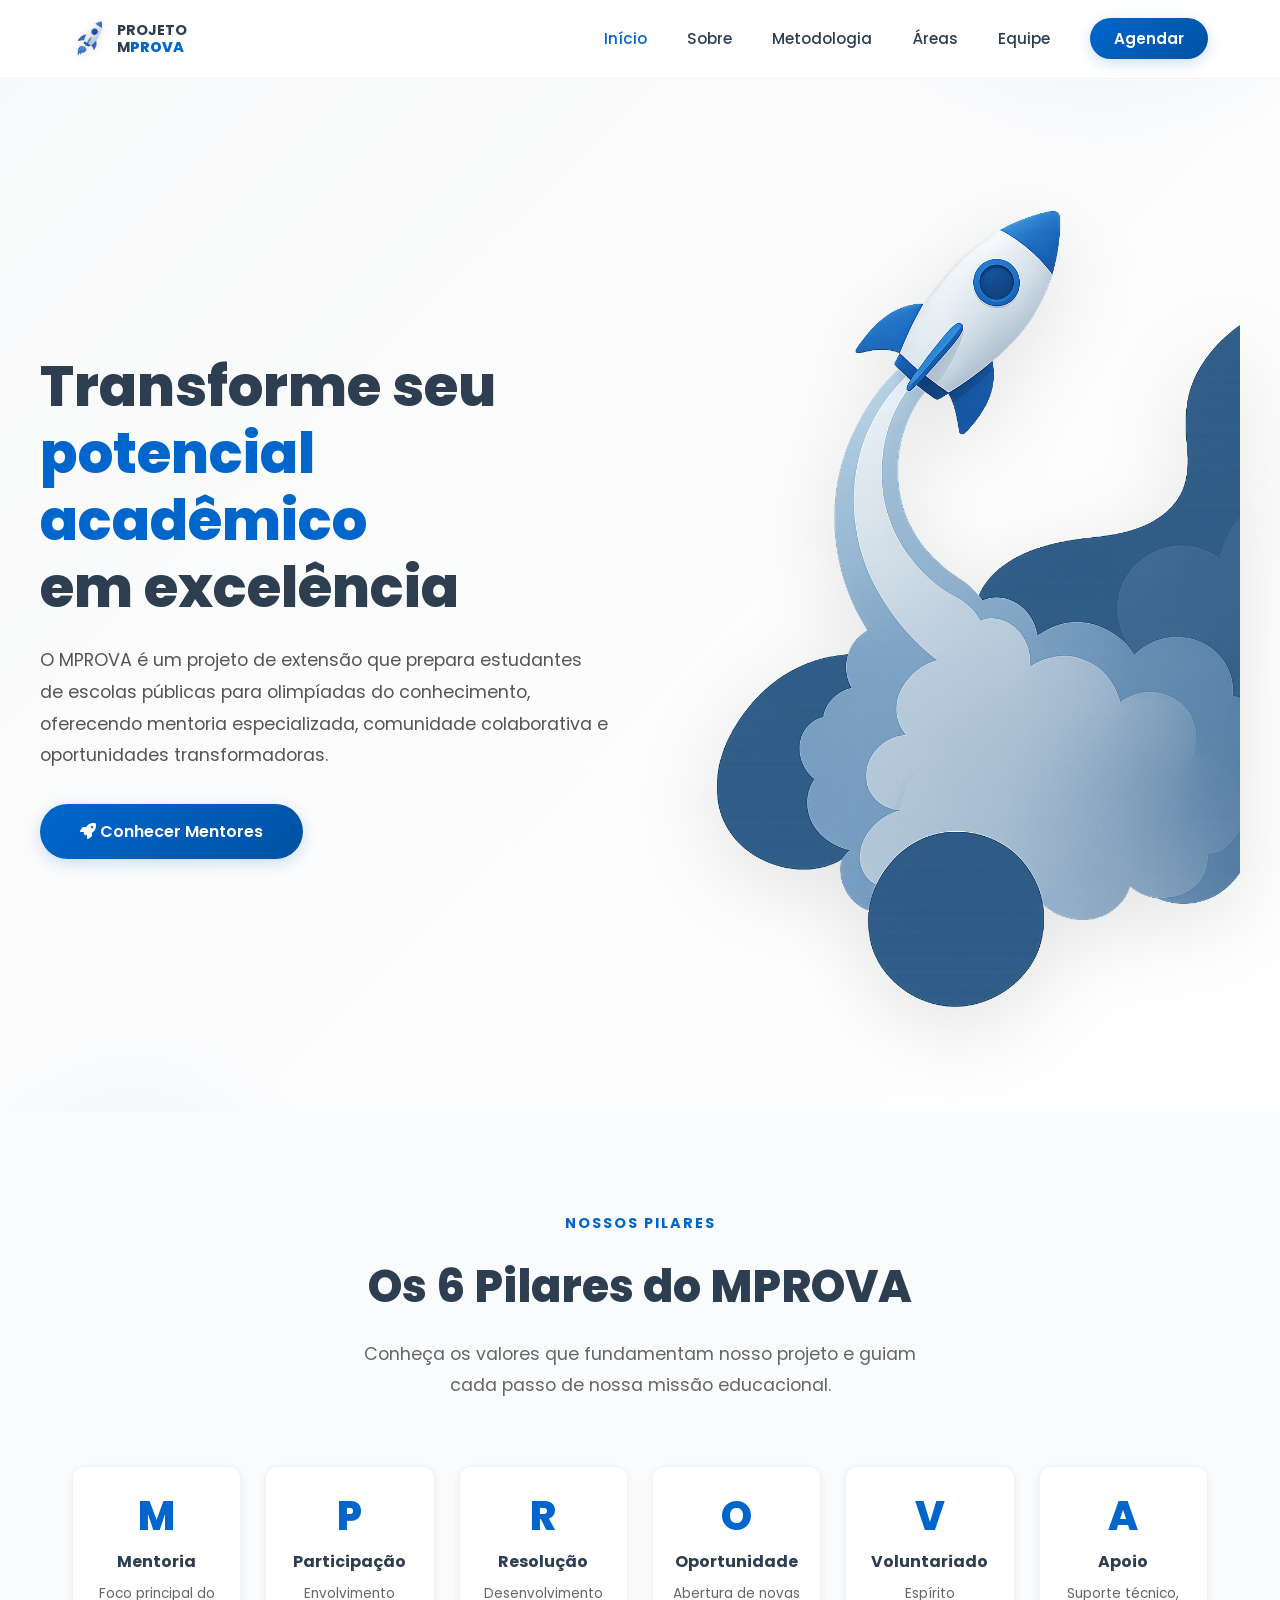
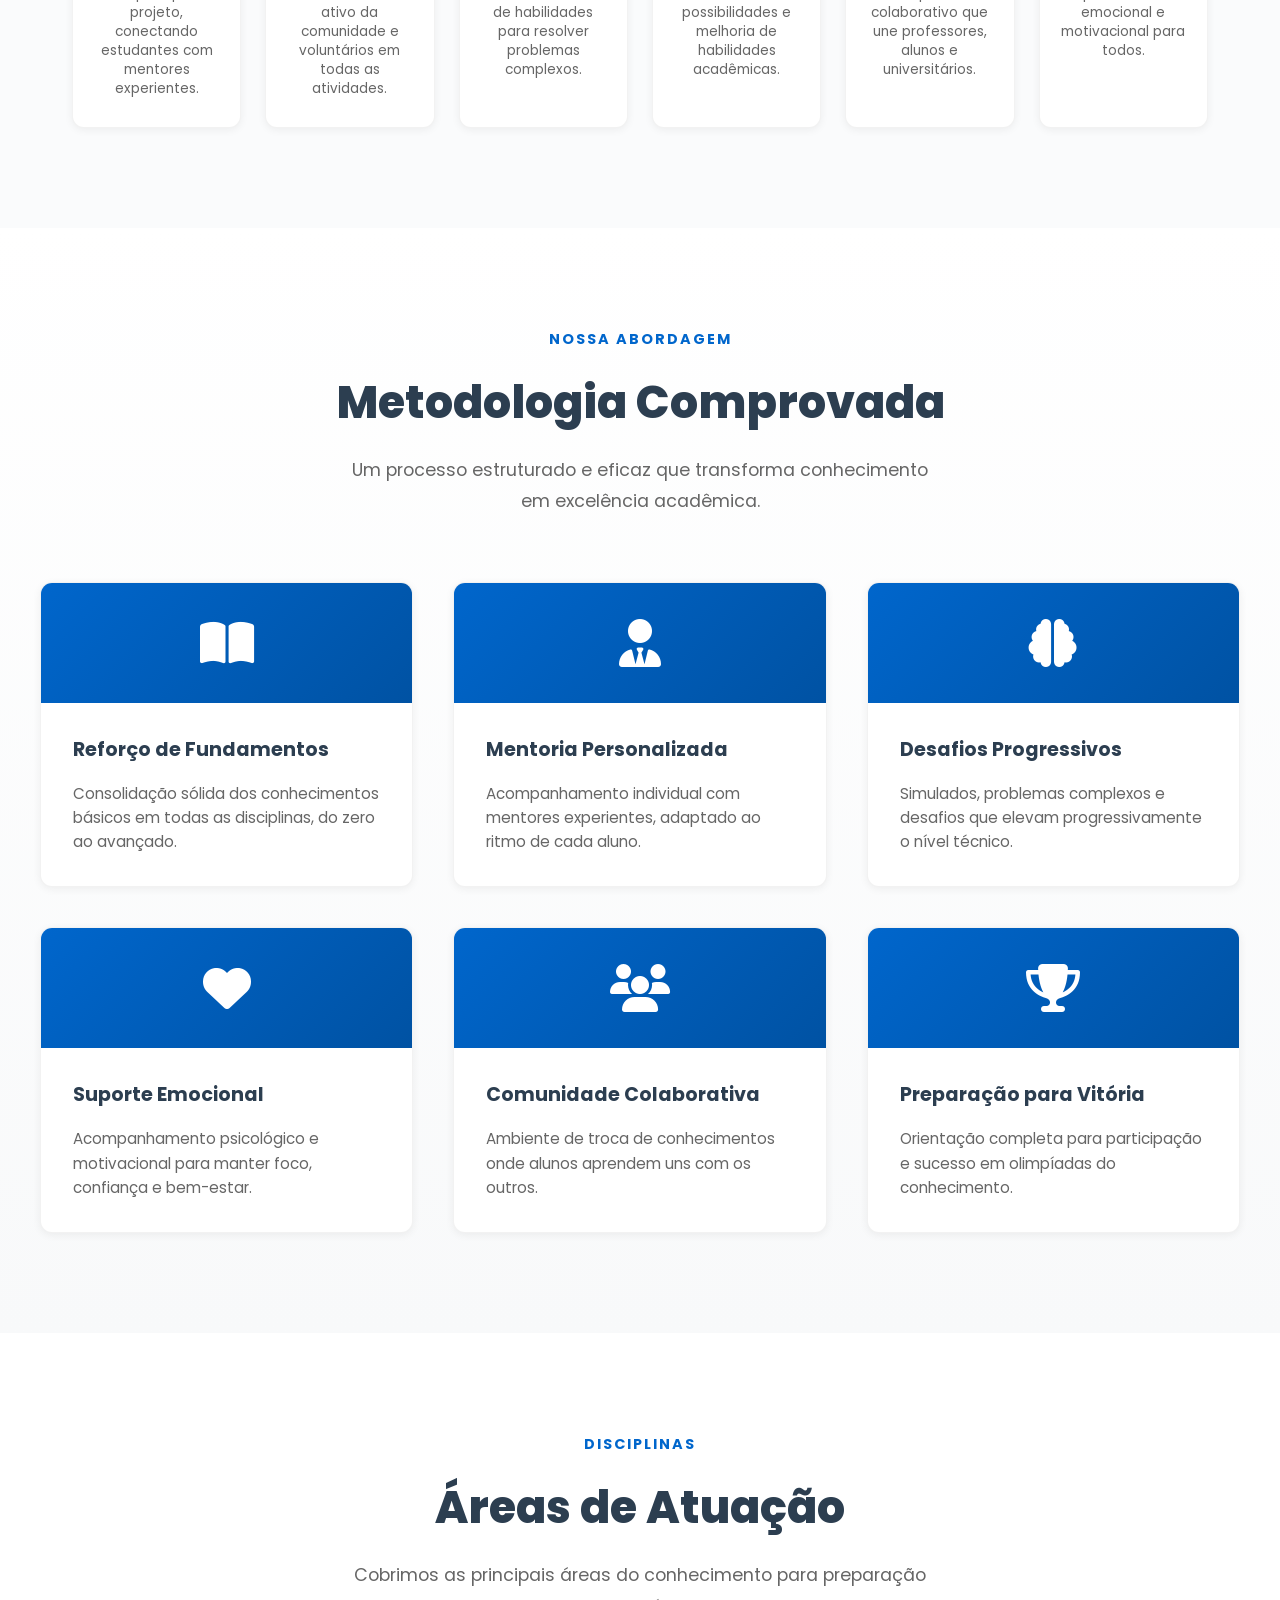
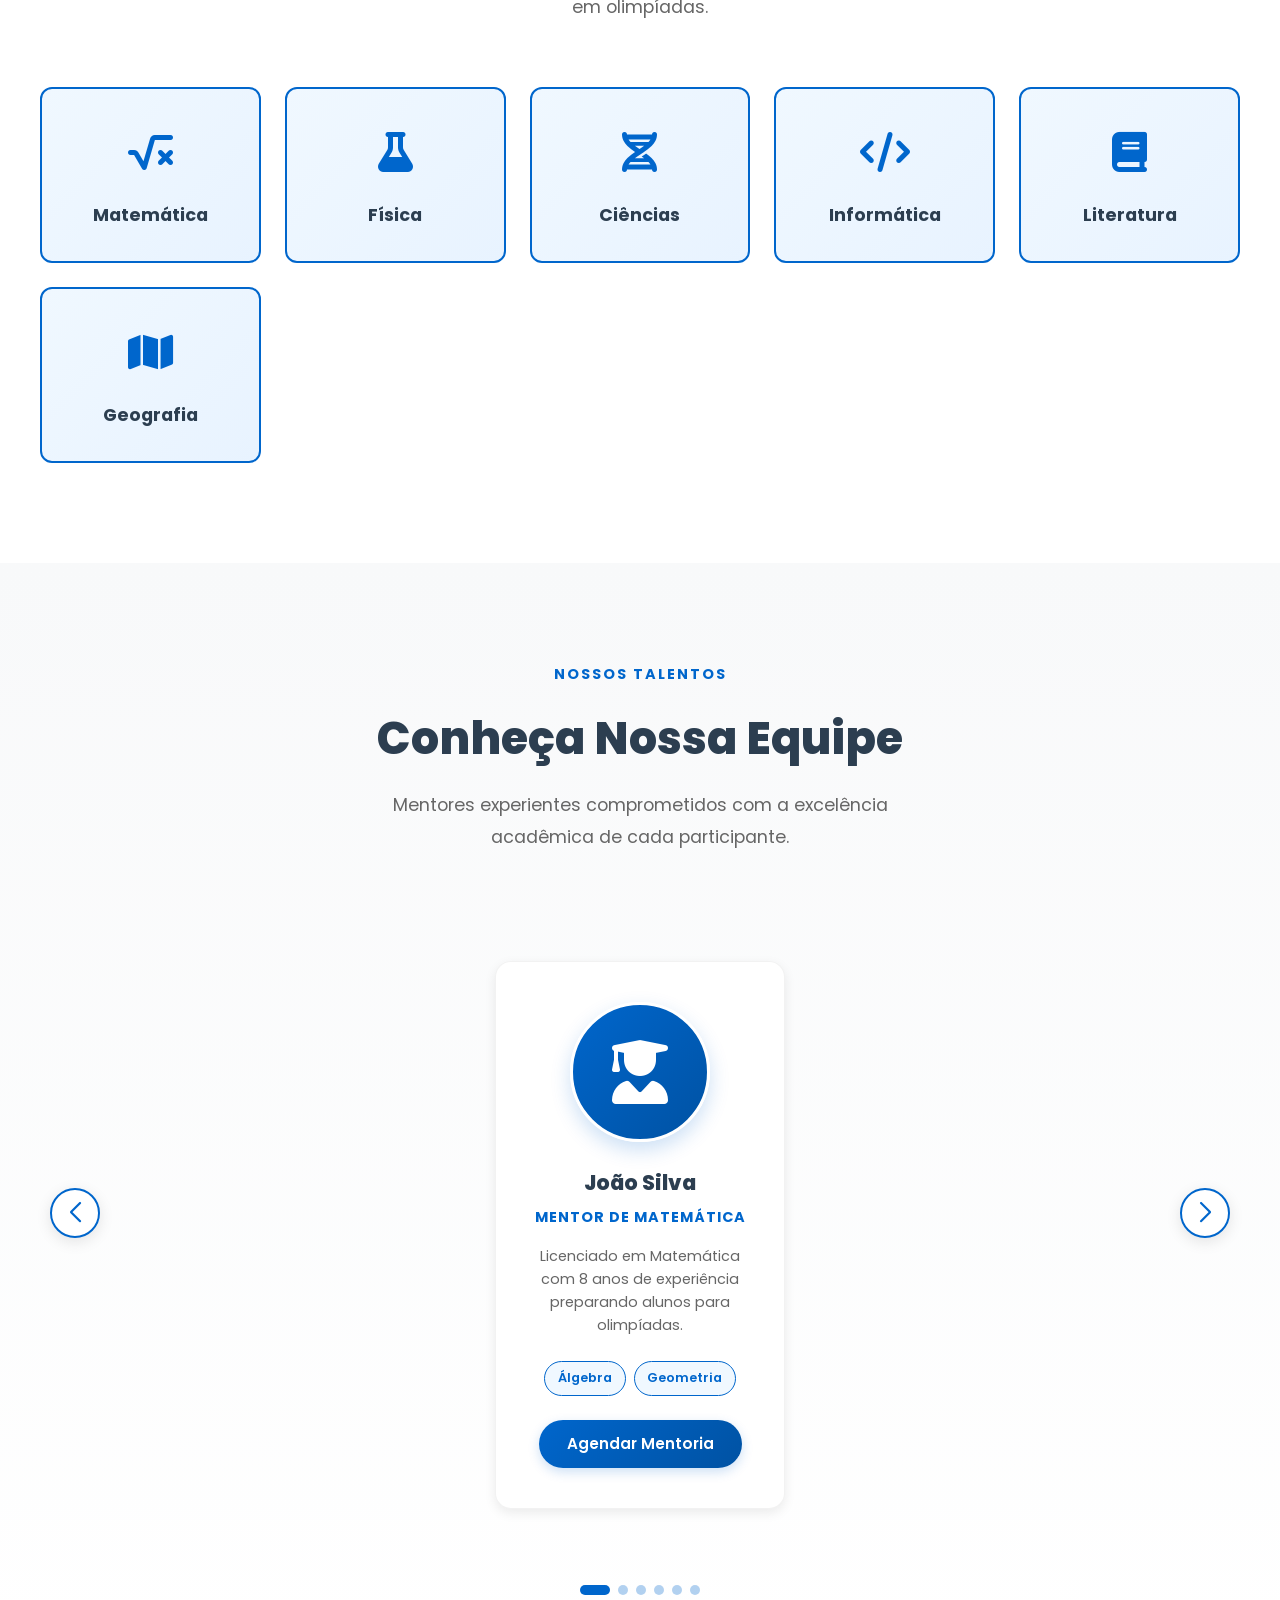
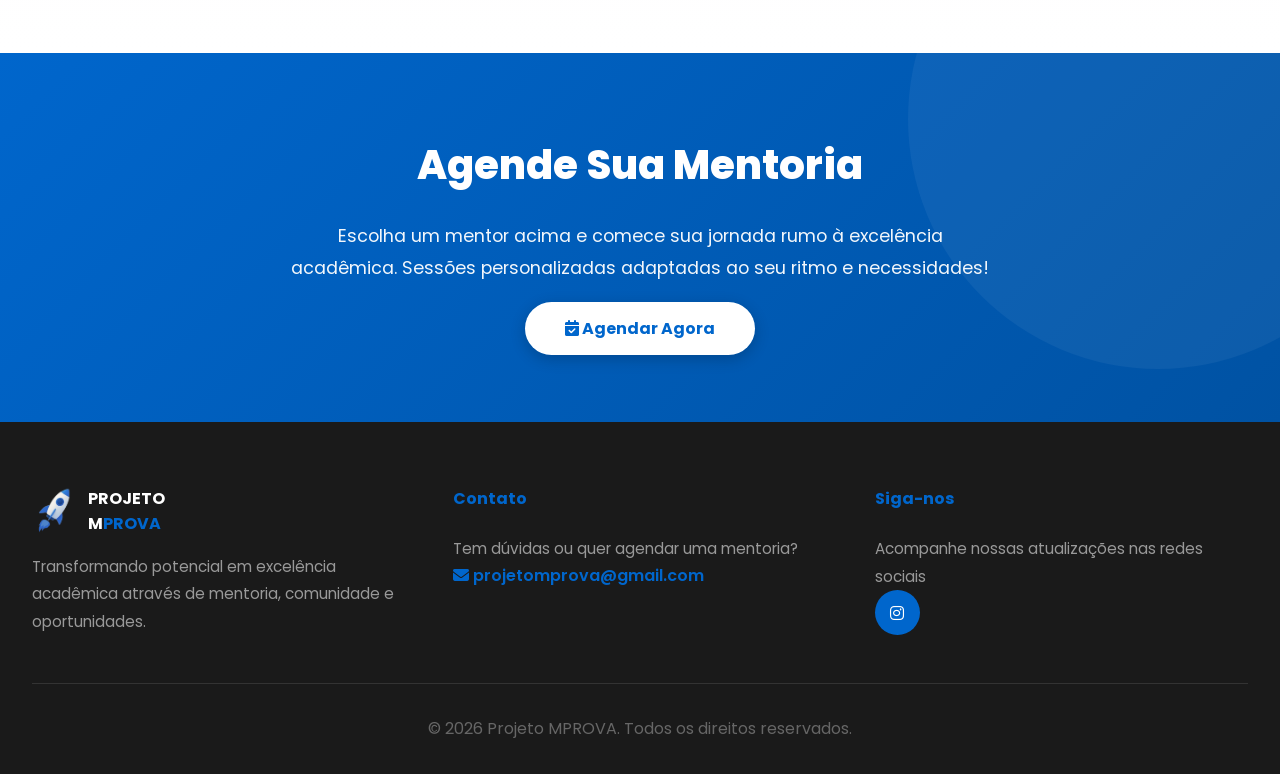
==== index.html @ 00a6ee29 "Commit inicial" ====
<!DOCTYPE html>
<html lang="pt-BR">

<head>
  <meta charset="UTF-8">
  <meta name="viewport" content="width=device-width, initial-scale=1.0">
  <title>Projeto MPROVA - Mentoria para Excelência Acadêmica</title>
  
  <!-- Google Fonts -->
  <link href="https://fonts.googleapis.com/css2?family=Poppins:wght@300;400;600;700;800&family=Merriweather:wght@300;400;700&display=swap" rel="stylesheet">
  <!-- Font Awesome -->
  <link rel="stylesheet" href="https://cdnjs.cloudflare.com/ajax/libs/font-awesome/6.4.0/css/all.min.css">
  <!-- Swiper CSS -->
  <link rel="stylesheet" href="https://cdn.jsdelivr.net/npm/swiper@10/swiper-bundle.min.css" />
  <!-- Favicon -->
  <link rel="shortcut icon" href="./images/logo_foguete.png" type="image/png">
  
  <!-- importando css -->
   <link rel="stylesheet" href="style.css">
</head>

<body>
  <!-- HEADER -->
  <header>
    <div class="navbar-container">
      <a href="#inicio" class="logo">
        <img src="./images/logo_foguete.png" alt="Logo MPROVA">
        <div class="logo-text">
          <strong>PROJETO<br>M<span class="logo-blue">PROVA</span></strong>
        </div>
      </a>

      <nav id="nav">
        <ul>
          <li><a href="#inicio">Início</a></li>
          <li><a href="#sobre">Sobre</a></li>
          <li><a href="#metodologia">Metodologia</a></li>
          <li><a href="#areas">Áreas</a></li>
          <li><a href="#equipe">Equipe</a></li>
          <li><a href="#agendar" class="btn-cta">Agendar</a></li>
        </ul>
      </nav>

      <div class="hamburger" id="hamburger">
        <span></span>
        <span></span>
        <span></span>
      </div>
    </div>
  </header>

  <!-- HERO SECTION -->
  <section class="hero" id="inicio">
    <div class="hero-container">
      <div class="hero-content">
        <h1>Transforme seu <span>potencial acadêmico</span> em excelência</h1>
        <p>O MPROVA é um projeto de extensão que prepara estudantes de escolas públicas para olimpíadas do conhecimento, oferecendo mentoria especializada, comunidade colaborativa e oportunidades transformadoras.</p>
        <a href="#equipe" class="btn-primary">
          <i class="fas fa-rocket"></i> Conhecer Mentores
        </a>
      </div>
      <div class="hero-image">
        <img src="./images/foguete_inicio.png" alt="Foguete">
      </div>
    </div>
  </section>

  <!-- ABOUT SECTION -->
  <section class="about" id="sobre">
    <div class="section-header">
      <div class="section-label">Nossos Pilares</div>
      <h2 class="section-title">Os 6 Pilares do MPROVA</h2>
      <p class="section-subtitle">Conheça os valores que fundamentam nosso projeto e guiam cada passo de nossa missão educacional.</p>
    </div>

    <div class="pillars-grid">
      <div class="pillar-card">
        <div class="pillar-letter">M</div>
        <h3>Mentoria</h3>
        <p>Foco principal do projeto, conectando estudantes com mentores experientes.</p>
      </div>
      <div class="pillar-card">
        <div class="pillar-letter">P</div>
        <h3>Participação</h3>
        <p>Envolvimento ativo da comunidade e voluntários em todas as atividades.</p>
      </div>
      <div class="pillar-card">
        <div class="pillar-letter">R</div>
        <h3>Resolução</h3>
        <p>Desenvolvimento de habilidades para resolver problemas complexos.</p>
      </div>
      <div class="pillar-card">
        <div class="pillar-letter">O</div>
        <h3>Oportunidade</h3>
        <p>Abertura de novas possibilidades e melhoria de habilidades acadêmicas.</p>
      </div>
      <div class="pillar-card">
        <div class="pillar-letter">V</div>
        <h3>Voluntariado</h3>
        <p>Espírito colaborativo que une professores, alunos e universitários.</p>
      </div>
      <div class="pillar-card">
        <div class="pillar-letter">A</div>
        <h3>Apoio</h3>
        <p>Suporte técnico, emocional e motivacional para todos.</p>
      </div>
    </div>
  </section>

  <!-- METODOLOGIA SECTION -->
  <section class="metodologia" id="metodologia">
    <div class="metodologia-container">
      <div class="section-header">
        <div class="section-label">Nossa Abordagem</div>
        <h2 class="section-title">Metodologia Comprovada</h2>
        <p class="section-subtitle">Um processo estruturado e eficaz que transforma conhecimento em excelência acadêmica.</p>
      </div>

      <div class="methodology-cards">
        <div class="method-card">
          <div class="method-card-icon">
            <i class="fas fa-book-open"></i>
          </div>
          <div class="method-card-content">
            <h3>Reforço de Fundamentos</h3>
            <p>Consolidação sólida dos conhecimentos básicos em todas as disciplinas, do zero ao avançado.</p>
          </div>
        </div>

        <div class="method-card">
          <div class="method-card-icon">
            <i class="fas fa-user-tie"></i>
          </div>
          <div class="method-card-content">
            <h3>Mentoria Personalizada</h3>
            <p>Acompanhamento individual com mentores experientes, adaptado ao ritmo de cada aluno.</p>
          </div>
        </div>

        <div class="method-card">
          <div class="method-card-icon">
            <i class="fas fa-brain"></i>
          </div>
          <div class="method-card-content">
            <h3>Desafios Progressivos</h3>
            <p>Simulados, problemas complexos e desafios que elevam progressivamente o nível técnico.</p>
          </div>
        </div>

        <div class="method-card">
          <div class="method-card-icon">
            <i class="fas fa-heart"></i>
          </div>
          <div class="method-card-content">
            <h3>Suporte Emocional</h3>
            <p>Acompanhamento psicológico e motivacional para manter foco, confiança e bem-estar.</p>
          </div>
        </div>

        <div class="method-card">
          <div class="method-card-icon">
            <i class="fas fa-users"></i>
          </div>
          <div class="method-card-content">
            <h3>Comunidade Colaborativa</h3>
            <p>Ambiente de troca de conhecimentos onde alunos aprendem uns com os outros.</p>
          </div>
        </div>

        <div class="method-card">
          <div class="method-card-icon">
            <i class="fas fa-trophy"></i>
          </div>
          <div class="method-card-content">
            <h3>Preparação para Vitória</h3>
            <p>Orientação completa para participação e sucesso em olimpíadas do conhecimento.</p>
          </div>
        </div>
      </div>
    </div>
  </section>

  <!-- AREAS SECTION -->
  <section class="areas" id="areas">
    <div class="areas-container">
      <div class="section-header">
        <div class="section-label">Disciplinas</div>
        <h2 class="section-title">Áreas de Atuação</h2>
        <p class="section-subtitle">Cobrimos as principais áreas do conhecimento para preparação em olimpíadas.</p>
      </div>

      <div class="areas-grid">
        <div class="area-card">
          <div class="area-icon"><i class="fas fa-square-root-alt"></i></div>
          <h4>Matemática</h4>
        </div>
        <div class="area-card">
          <div class="area-icon"><i class="fas fa-flask"></i></div>
          <h4>Física</h4>
        </div>
        <div class="area-card">
          <div class="area-icon"><i class="fas fa-dna"></i></div>
          <h4>Ciências</h4>
        </div>
        <div class="area-card">
          <div class="area-icon"><i class="fas fa-code"></i></div>
          <h4>Informática</h4>
        </div>
        <div class="area-card">
          <div class="area-icon"><i class="fas fa-book"></i></div>
          <h4>Literatura</h4>
        </div>
        <div class="area-card">
          <div class="area-icon"><i class="fas fa-map"></i></div>
          <h4>Geografia</h4>
        </div>
      </div>
    </div>
  </section>

  <!-- TEAM CAROUSEL SECTION -->
  <section class="team-section" id="equipe">
    <div class="team-container">
      <div class="section-header">
        <div class="section-label">Nossos Talentos</div>
        <h2 class="section-title">Conheça Nossa Equipe</h2>
        <p class="section-subtitle">Mentores experientes comprometidos com a excelência acadêmica de cada participante.</p>
      </div>

      <div class="team-carousel-wrapper">
        <div class="swiper-container">
          <div class="swiper-wrapper">
            <!-- Team Member 1 -->
            <div class="swiper-slide team-slide">
              <div class="team-member-card">
                <div class="team-avatar">
                  <i class="fas fa-user-graduate"></i>
                </div>
                <h3 class="team-member-name">João Silva</h3>
                <p class="team-member-role">Mentor de Matemática</p>
                <p class="team-member-bio">Licenciado em Matemática com 8 anos de experiência preparando alunos para olimpíadas.</p>
                <div class="team-member-expertise">
                  <span class="expertise-tag">Álgebra</span>
                  <span class="expertise-tag">Geometria</span>
                </div>
                <a href="#agendar" class="btn-schedule">Agendar Mentoria</a>
              </div>
            </div>

            <!-- Team Member 2 -->
            <div class="swiper-slide team-slide">
              <div class="team-member-card">
                <div class="team-avatar">
                  <i class="fas fa-flask"></i>
                </div>
                <h3 class="team-member-name">Maria Santos</h3>
                <p class="team-member-role">Mentor de Física e Ciências</p>
                <p class="team-member-bio">Doutora em Ciências Naturais e coordenadora de projetos STEM educacionais.</p>
                <div class="team-member-expertise">
                  <span class="expertise-tag">Física</span>
                  <span class="expertise-tag">Química</span>
                </div>
                <a href="#agendar" class="btn-schedule">Agendar Mentoria</a>
              </div>
            </div>

            <!-- Team Member 3 -->
            <div class="swiper-slide team-slide">
              <div class="team-member-card">
                <div class="team-avatar">
                  <i class="fas fa-code"></i>
                </div>
                <h3 class="team-member-name">Carlos Oliveira</h3>
                <p class="team-member-role">Mentor de Informática</p>
                <p class="team-member-bio">Engenheiro de Software com prêmios em programação competitiva e algoritmos.</p>
                <div class="team-member-expertise">
                  <span class="expertise-tag">Algoritmos</span>
                  <span class="expertise-tag">Programação</span>
                </div>
                <a href="#agendar" class="btn-schedule">Agendar Mentoria</a>
              </div>
            </div>

            <!-- Team Member 4 -->
            <div class="swiper-slide team-slide">
              <div class="team-member-card">
                <div class="team-avatar">
                  <i class="fas fa-book"></i>
                </div>
                <h3 class="team-member-name">Ana Costa</h3>
                <p class="team-member-role">Mentor de Literatura</p>
                <p class="team-member-bio">Escritora e crítica literária com experiência em preparação para olimpíadas de redação.</p>
                <div class="team-member-expertise">
                  <span class="expertise-tag">Redação</span>
                  <span class="expertise-tag">Análise Textual</span>
                </div>
                <a href="#agendar" class="btn-schedule">Agendar Mentoria</a>
              </div>
            </div>

            <!-- Team Member 5 -->
            <div class="swiper-slide team-slide">
              <div class="team-member-card">
                <div class="team-avatar">
                  <i class="fas fa-globe"></i>
                </div>
                <h3 class="team-member-name">Roberto Lima</h3>
                <p class="team-member-role">Mentor de Geografia</p>
                <p class="team-member-bio">Geógrafo pesquisador com publicações sobre educação geográfica contemporânea.</p>
                <div class="team-member-expertise">
                  <span class="expertise-tag">Geografia Física</span>
                  <span class="expertise-tag">Geopolítica</span>
                </div>
                <a href="#agendar" class="btn-schedule">Agendar Mentoria</a>
              </div>
            </div>

            <!-- Team Member 6 -->
            <div class="swiper-slide team-slide">
              <div class="team-member-card">
                <div class="team-avatar">
                  <i class="fas fa-heart"></i>
                </div>
                <h3 class="team-member-name">Beatriz Ferreira</h3>
                <p class="team-member-role">Coordenadora de Suporte</p>
                <p class="team-member-bio">Psicóloga educacional especializada em orientação de adolescentes em projetos acadêmicos.</p>
                <div class="team-member-expertise">
                  <span class="expertise-tag">Orientação</span>
                  <span class="expertise-tag">Bem-estar</span>
                </div>
                <a href="#agendar" class="btn-schedule">Agendar Mentoria</a>
              </div>
            </div>
          </div>

          <!-- Navigation -->
          <div class="swiper-button-prev"></div>
          <div class="swiper-button-next"></div>
          <div class="swiper-pagination"></div>
        </div>
      </div>
    </div>
  </section>

  <!-- CTA SECTION -->
  <section class="cta-section" id="agendar">
    <div class="cta-content">
      <h2>Agende Sua Mentoria</h2>
      <p>Escolha um mentor acima e comece sua jornada rumo à excelência acadêmica. Sessões personalizadas adaptadas ao seu ritmo e necessidades!</p>
      <a href="#equipe" class="btn-secondary">
        <i class="fas fa-calendar-check"></i> Agendar Agora
      </a>
    </div>
  </section>

  <!-- FOOTER -->
  <footer>
    <footer-container>
      <div class="footer-grid">
        <div class="footer-section">
          <div class="footer-logo-area">
            <img src="./images/logo_foguete.png" alt="Logo MPROVA">
            <div>
              <strong>PROJETO<br>M<span style="color: #0066cc;">PROVA</span></strong>
            </div>
          </div>
          <p>Transformando potencial em excelência acadêmica através de mentoria, comunidade e oportunidades.</p>
        </div>

        <div class="footer-section">
          <h4>Contato</h4>
          <p>Tem dúvidas ou quer agendar uma mentoria?</p>
          <a href="mailto:projetomprova@gmail.com" class="footer-contact-link">
            <i class="fas fa-envelope"></i> projetomprova@gmail.com
          </a>
        </div>

        <div class="footer-section">
          <h4>Siga-nos</h4>
          <p>Acompanhe nossas atualizações nas redes sociais</p>
          <div class="social-links">
            <a href="https://www.instagram.com/m.prova_?igsh=bmw5am4zNDdma2xp" target="_blank" title="Instagram">
              <i class="fab fa-instagram"></i>
            </a>
          </div>
        </div>
      </div>

      <div class="footer-bottom">
        <p>&copy; 2026 Projeto MPROVA. Todos os direitos reservados.</p>
      </div>
    </footer-container>
  </footer>

  <!-- importando JS -->
  <script src="https://cdn.jsdelivr.net/npm/swiper@10/swiper-bundle.min.js"></script>
  <script src="script.js"></script>

</body>
</html>
---- style.css ----
* {
    margin: 0;
    padding: 0;
    box-sizing: border-box;
}

html {
    scroll-behavior: smooth;
}

body {
    font-family: 'Poppins', sans-serif;
    color: #2c3e50;
    background: #fafbfc;
    line-height: 1.6;
}

/* HEADER / NAVBAR */
header {
    position: fixed;
    top: 0;
    width: 100%;
    background: rgba(255, 255, 255, 0.98);
    backdrop-filter: blur(10px);
    z-index: 1000;
    border-bottom: 1px solid rgba(0, 0, 0, 0.05);
    padding: 1.2rem 0;
}

.navbar-container {
    max-width: 1200px;
    margin: 0 auto;
    padding: 0 2rem;
    display: flex;
    justify-content: space-between;
    align-items: center;
}

.logo {
    display: flex;
    align-items: center;
    gap: 12px;
    text-decoration: none;
    font-weight: 700;
    font-size: 1.1rem;
    color: #2c3e50;
}

.logo img {
    height: 40px;
    width: auto;
    filter: drop-shadow(0 2px 4px rgba(0, 0, 0, 0.1));
}

.logo-text {
    line-height: 1.2;
    font-size: 0.9rem;
}

.logo-text strong {
    color: #2c3e50;
}

.logo-blue {
    color: #0066cc;
    font-weight: 800;
}

nav ul {
    display: flex;
    list-style: none;
    gap: 2.5rem;
    align-items: center;
}

nav a {
    text-decoration: none;
    color: #2c3e50;
    font-weight: 500;
    font-size: 0.95rem;
    position: relative;
    transition: color 0.3s ease;
}

nav a::after {
    content: '';
    position: absolute;
    bottom: -5px;
    left: 0;
    width: 0;
    height: 2px;
    background: #0066cc;
    transition: width 0.3s ease;
}

nav a:hover {
    color: #0066cc;
}

nav a:hover::after {
    width: 100%;
}

.btn-cta {
    background: linear-gradient(135deg, #0066cc 0%, #0052a3 100%);
    color: white !important;
    padding: 10px 24px;
    border-radius: 50px;
    font-weight: 600;
    transition: all 0.3s ease;
    box-shadow: 0 4px 15px rgba(0, 102, 204, 0.2);
}

.btn-cta:hover {
    transform: translateY(-2px);
    box-shadow: 0 6px 20px rgba(0, 102, 204, 0.3);
}

.btn-cta::after {
    display: none !important;
}

.hamburger {
    display: none;
    flex-direction: column;
    cursor: pointer;
}

.hamburger span {
    width: 25px;
    height: 3px;
    background: #2c3e50;
    margin: 5px 0;
    transition: 0.3s;
    border-radius: 2px;
}

/* HERO SECTION */
.hero {
    margin-top: 80px;
    padding: 100px 2rem 80px;
    background: linear-gradient(135deg, #f8f9fa 0%, #ffffff 100%);
    position: relative;
    overflow: hidden;
}

.hero::before {
    content: '';
    position: absolute;
    top: -50%;
    right: -10%;
    width: 600px;
    height: 600px;
    background: radial-gradient(circle, rgba(0, 102, 204, 0.1) 0%, transparent 70%);
    border-radius: 50%;
}

.hero::after {
    content: '';
    position: absolute;
    bottom: -30%;
    left: -5%;
    width: 400px;
    height: 400px;
    background: radial-gradient(circle, rgba(77, 163, 255, 0.08) 0%, transparent 70%);
    border-radius: 50%;
}

.hero-container {
    max-width: 1200px;
    margin: 0 auto;
    display: grid;
    grid-template-columns: 1fr 1fr;
    gap: 4rem;
    align-items: center;
    position: relative;
    z-index: 1;
}

.hero-content h1 {
    font-size: 3.5rem;
    font-weight: 800;
    line-height: 1.2;
    margin-bottom: 1.5rem;
    color: #2c3e50;
}

.hero-content h1 span {
    color: #0066cc;
    display: block;
}

.hero-content p {
    font-size: 1.1rem;
    color: #555;
    line-height: 1.8;
    margin-bottom: 2rem;
}

.btn-primary {
    display: inline-block;
    background: linear-gradient(135deg, #0066cc 0%, #0052a3 100%);
    color: white;
    padding: 15px 40px;
    border-radius: 50px;
    text-decoration: none;
    font-weight: 600;
    transition: all 0.3s ease;
    box-shadow: 0 4px 15px rgba(0, 102, 204, 0.2);
    border: none;
    cursor: pointer;
    font-size: 1rem;
}

.btn-primary:hover {
    transform: translateY(-3px);
    box-shadow: 0 8px 25px rgba(0, 102, 204, 0.3);
}

.hero-image {
    position: relative;
    display: flex;
    justify-content: center;
    align-items: center;
}

.hero-image img {
    max-width: 100%;
    height: auto;
    animation: float 3s ease-in-out infinite;
    filter: drop-shadow(0 20px 40px rgba(0, 0, 0, 0.1));
}

@keyframes float {
    0%, 100% { transform: translateY(0px); }
    50% { transform: translateY(-20px); }
}

/* ABOUT SECTION */
.about {
    padding: 100px 2rem;
    max-width: 1200px;
    margin: 0 auto;
}

.section-header {
    text-align: center;
    margin-bottom: 4rem;
}

.section-label {
    color: #0066cc;
    font-weight: 700;
    font-size: 0.9rem;
    text-transform: uppercase;
    letter-spacing: 2px;
    margin-bottom: 1rem;
}

.section-title {
    font-size: 2.8rem;
    font-weight: 800;
    color: #2c3e50;
    margin-bottom: 1rem;
}

.section-subtitle {
    font-size: 1.1rem;
    color: #666;
    max-width: 600px;
    margin: 0 auto;
    line-height: 1.8;
}

.pillars-grid {
    display: grid;
    grid-template-columns: repeat(auto-fit, minmax(140px, 1fr));
    gap: 1.5rem;
    margin-top: 3rem;
}

.pillar-card {
    background: white;
    padding: 1.8rem 1.2rem;
    border-radius: 12px;
    text-align: center;
    box-shadow: 0 2px 8px rgba(0, 0, 0, 0.06);
    transition: all 0.3s ease;
    border: 1px solid rgba(0, 0, 0, 0.05);
}

.pillar-card:hover {
    transform: translateY(-5px);
    box-shadow: 0 8px 20px rgba(0, 102, 204, 0.1);
}

.pillar-letter {
    font-size: 2.5rem;
    font-weight: 800;
    color: #0066cc;
    margin-bottom: 0.8rem;
    line-height: 1;
}

.pillar-card h3 {
    font-size: 1rem;
    font-weight: 700;
    color: #2c3e50;
    margin-bottom: 0.6rem;
    white-space: nowrap;
}

.pillar-card p {
    color: #666;
    font-size: 0.85rem;
    line-height: 1.4;
}

/* METODOLOGIA SECTION */
.metodologia {
    padding: 100px 2rem;
    background: linear-gradient(180deg, #ffffff 0%, #f8f9fa 100%);
}

.metodologia-container {
    max-width: 1200px;
    margin: 0 auto;
}

.methodology-cards {
    display: grid;
    grid-template-columns: repeat(auto-fit, minmax(280px, 1fr));
    gap: 2.5rem;
    margin-top: 3rem;
}

.method-card {
    background: white;
    border-radius: 12px;
    overflow: hidden;
    box-shadow: 0 2px 8px rgba(0, 0, 0, 0.06);
    transition: all 0.3s ease;
    border: 1px solid rgba(0, 0, 0, 0.05);
}

.method-card:hover {
    transform: translateY(-10px);
    box-shadow: 0 15px 40px rgba(0, 102, 204, 0.12);
}

.method-card-icon {
    height: 120px;
    background: linear-gradient(135deg, #0066cc 0%, #0052a3 100%);
    display: flex;
    align-items: center;
    justify-content: center;
    font-size: 3rem;
    color: white;
}

.method-card-content {
    padding: 2rem;
}

.method-card h3 {
    font-size: 1.2rem;
    font-weight: 700;
    color: #2c3e50;
    margin-bottom: 1rem;
}

.method-card p {
    color: #666;
    font-size: 0.95rem;
    line-height: 1.6;
}

/* AREAS SECTION */
.areas {
    padding: 100px 2rem;
    background: white;
}

.areas-container {
    max-width: 1200px;
    margin: 0 auto;
}

.areas-grid {
    display: grid;
    grid-template-columns: repeat(auto-fit, minmax(200px, 1fr));
    gap: 1.5rem;
    margin-top: 3rem;
}

.area-card {
    background: linear-gradient(135deg, #f0f8ff 0%, #e8f3ff 100%);
    padding: 2rem;
    border-radius: 12px;
    text-align: center;
    border: 2px solid #0066cc;
    transition: all 0.3s ease;
    cursor: pointer;
}

.area-card:hover {
    transform: scale(1.05);
    background: linear-gradient(135deg, #0066cc 0%, #0052a3 100%);
    color: white;
}

.area-card:hover .area-icon {
    color: white;
    transform: scale(1.2);
}

.area-icon {
    font-size: 2.5rem;
    color: #0066cc;
    margin-bottom: 1rem;
    transition: all 0.3s ease;
}

.area-card h4 {
    font-size: 1.1rem;
    font-weight: 700;
    color: #2c3e50;
}

.area-card:hover h4 {
    color: white;
}

/* TEAM CAROUSEL SECTION */
.team-section {
    padding: 100px 2rem;
    background: linear-gradient(180deg, #f8f9fa 0%, #ffffff 100%);
}

.team-container {
    max-width: 1200px;
    margin: 0 auto;
}

.team-carousel-wrapper {
    margin-top: 4rem;
    position: relative;
    display: flex;
    justify-content: center;
    align-items: center;
}

.swiper-container {
    width: 100%;
    max-width: 430px;
    padding: 2rem 70px;
    margin: 0 auto;
    overflow: hidden;
}

.swiper-wrapper {
    display: flex;
    width: 100%;
    /*overflow: hidden;*/
}

.swiper-slide {
    width: 100% !important;
    height: auto !important;
    display: flex;
    justify-content: center;
    align-items: center;
    flex-shrink: 0 !important;
}

.team-slide {
    width: 100%;
    display: flex;
    flex-direction: column;
    align-items: center;
    text-align: center;
    padding: 0;
    height: auto;
}

.team-member-card {
    background: white;
    border-radius: 16px;
    padding: 2.5rem 2rem;
    box-shadow: 0 4px 12px rgba(0, 0, 0, 0.08);
    border: 1px solid rgba(0, 0, 0, 0.05);
    width: 100%;
    max-width: 380px;
}

.team-avatar {
    width: 140px;
    height: 140px;
    border-radius: 50%;
    margin: 0 auto 1.5rem;
    background: linear-gradient(135deg, #0066cc 0%, #0052a3 100%);
    display: flex;
    align-items: center;
    justify-content: center;
    font-size: 4rem;
    color: white;
    box-shadow: 0 8px 20px rgba(0, 102, 204, 0.2);
    border: 3px solid white;
    flex-shrink: 0;
}

.team-member-name {
    font-size: 1.3rem;
    font-weight: 800;
    color: #2c3e50;
    margin-bottom: 0.4rem;
}

.team-member-role {
    color: #0066cc;
    font-weight: 700;
    font-size: 0.9rem;
    margin-bottom: 1rem;
    text-transform: uppercase;
    letter-spacing: 1px;
}

.team-member-bio {
    color: #666;
    font-size: 0.9rem;
    line-height: 1.6;
    margin-bottom: 1.5rem;
    min-height: 70px;
}

.team-member-expertise {
    display: flex;
    flex-wrap: wrap;
    gap: 0.5rem;
    justify-content: center;
    margin-bottom: 1.5rem;
}

.expertise-tag {
    background: #f0f8ff;
    color: #0066cc;
    padding: 0.4rem 0.8rem;
    border-radius: 20px;
    font-size: 0.8rem;
    font-weight: 600;
    border: 1px solid #0066cc;
    white-space: nowrap;
}

.btn-schedule {
    display: inline-block;
    background: linear-gradient(135deg, #0066cc 0%, #0052a3 100%);
    color: white;
    padding: 12px 28px;
    border-radius: 50px;
    text-decoration: none;
    font-weight: 600;
    transition: all 0.3s ease;
    border: none;
    cursor: pointer;
    font-size: 0.95rem;
    box-shadow: 0 4px 12px rgba(0, 102, 204, 0.2);
}

.btn-schedule:hover {
    transform: translateY(-2px);
    box-shadow: 0 6px 16px rgba(0, 102, 204, 0.3);
}

/* Swiper Navigation */
.swiper-button-next,
.swiper-button-prev {
    width: 50px;
    height: 50px;
    background: white;
    border-radius: 50%;
    box-shadow: 0 4px 15px rgba(0, 0, 0, 0.1);
    transition: all 0.3s ease;
    border: 2px solid #0066cc;
    color: #0066cc;
    top: 50%;
    transform: translateY(-50%);
    z-index: 10;
    position: absolute;
}

.swiper-button-next:hover,
.swiper-button-prev:hover {
    background: #0066cc;
    color: white;
    transform: translateY(-50%) scale(1.1);
}

.swiper-button-next::after,
.swiper-button-prev::after {
    font-size: 20px;
    font-weight: 800;
}

.swiper-button-prev {
    left: 10px;
}

.swiper-button-next {
    right: 10px;
}

.swiper-pagination {
    bottom: -50px !important;
}

.swiper-pagination-bullet {
    background: #0066cc;
    opacity: 0.3;
    transition: all 0.3s ease;
    width: 10px;
    height: 10px;
    margin: 0 5px;
}

.swiper-pagination-bullet-active {
    background: #0066cc;
    opacity: 1;
    width: 30px;
    border-radius: 10px;
}

/* CTA SECTION */
.cta-section {
    padding: 80px 2rem;
    background: linear-gradient(135deg, #0066cc 0%, #0052a3 100%);
    color: white;
    text-align: center;
    position: relative;
    overflow: hidden;
}

.cta-section::before {
    content: '';
    position: absolute;
    top: -50%;
    right: -10%;
    width: 500px;
    height: 500px;
    background: rgba(255, 255, 255, 0.05);
    border-radius: 50%;
}

.cta-content {
    max-width: 700px;
    margin: 0 auto;
    position: relative;
    z-index: 1;
}

.cta-content h2 {
    font-size: 2.5rem;
    font-weight: 800;
    margin-bottom: 1.5rem;
}

.cta-content p {
    font-size: 1.1rem;
    margin-bottom: 2rem;
    opacity: 0.95;
    line-height: 1.8;
}

.btn-secondary {
    background: white;
    color: #0066cc;
    padding: 15px 40px;
    border-radius: 50px;
    text-decoration: none;
    font-weight: 700;
    transition: all 0.3s ease;
    border: none;
    cursor: pointer;
    font-size: 1rem;
    box-shadow: 0 4px 15px rgba(0, 0, 0, 0.2);
}

.btn-secondary:hover {
    transform: translateY(-3px);
    box-shadow: 0 8px 25px rgba(0, 0, 0, 0.3);
}

/* FOOTER */
footer {
    background: #1a1a1a;
    color: white;
    padding: 4rem 2rem 2rem;
}

footer-container {
    max-width: 1200px;
    margin: 0 auto;
}

.footer-grid {
    display: grid;
    grid-template-columns: repeat(auto-fit, minmax(250px, 1fr));
    gap: 3rem;
    margin-bottom: 3rem;
}

.footer-section h4 {
    font-weight: 700;
    margin-bottom: 1.5rem;
    color: #0066cc;
}

.footer-section p {
    color: #999;
    line-height: 1.8;
    font-size: 0.95rem;
}

.footer-logo-area {
    display: flex;
    align-items: center;
    gap: 15px;
    margin-bottom: 1rem;
}

.footer-logo-area img {
    height: 50px;
    width: auto;
}

.footer-contact-link {
    color: #0066cc;
    text-decoration: none;
    font-weight: 600;
    transition: all 0.3s ease;
}

.footer-contact-link:hover {
    color: white;
}

.social-links {
    display: flex;
    gap: 1rem;
}

.social-links a {
    width: 45px;
    height: 45px;
    border-radius: 50%;
    background: #0066cc;
    display: flex;
    align-items: center;
    justify-content: center;
    color: white;
    text-decoration: none;
    transition: all 0.3s ease;
}

.social-links a:hover {
    background: #4da3ff;
    transform: translateY(-3px);
}

.footer-bottom {
    border-top: 1px solid #333;
    padding-top: 2rem;
    text-align: center;
    color: #666;
}

/* RESPONSIVE */
@media (max-width: 768px) {
    .hamburger {
    display: flex;
    }

    .hero-image
    {
        display: none;
    }

    nav {
    position: absolute;
    top: 70px;
    left: 0;
    right: 0;
    background: white;
    border-bottom: 1px solid rgba(0, 0, 0, 0.1);
    padding: 2rem;
    display: none;
    }

    nav.active {
    display: block;
    }

    nav ul {
    flex-direction: column;
    gap: 1rem;
    }

    .hero-container {
    grid-template-columns: 1fr;
    padding: 2rem;
    }

    .hero-content h1 {
    font-size: 2.2rem;
    }

    .section-title {
    font-size: 2rem;
    }

    .cta-content h2 {
    font-size: 1.8rem;
    }

    .pillars-grid {
    grid-template-columns: repeat(3, 1fr);
    }

    .methodology-cards,
    .areas-grid {
    grid-template-columns: 1fr;
    }

    .swiper-button-next,
    .swiper-button-prev {
    width: 40px;
    height: 40px;
    }

    .team-member-card {
    padding: 1.5rem 1.2rem;
    }

    .team-avatar {
    width: 120px;
    height: 120px;
    font-size: 3rem;
    }

    .team-member-name {
    font-size: 1.1rem;
    }

    .swiper-container {
    max-width: 100%;
    padding: 2rem 50px;
    }
}

@media (max-width: 480px) {
    .pillars-grid {
    grid-template-columns: repeat(2, 1fr);
    }

    .pillar-card {
    padding: 1.2rem 0.8rem;
    }

    .pillar-letter {
    font-size: 1.8rem;
    }

    .pillar-card h3 {
    font-size: 0.9rem;
    }

    .pillar-card p {
    font-size: 0.75rem;
    }

    .swiper-button-next,
    .swiper-button-prev {
    width: 35px;
    height: 35px;
    }

    .swiper-button-prev {
    left: 0;
    }

    .swiper-button-next {
    right: 0;
    }

    .swiper-container {
    max-width: 100%;
    padding: 2rem 40px;
    }

    .team-member-card {
    max-width: 100%;
    }
}
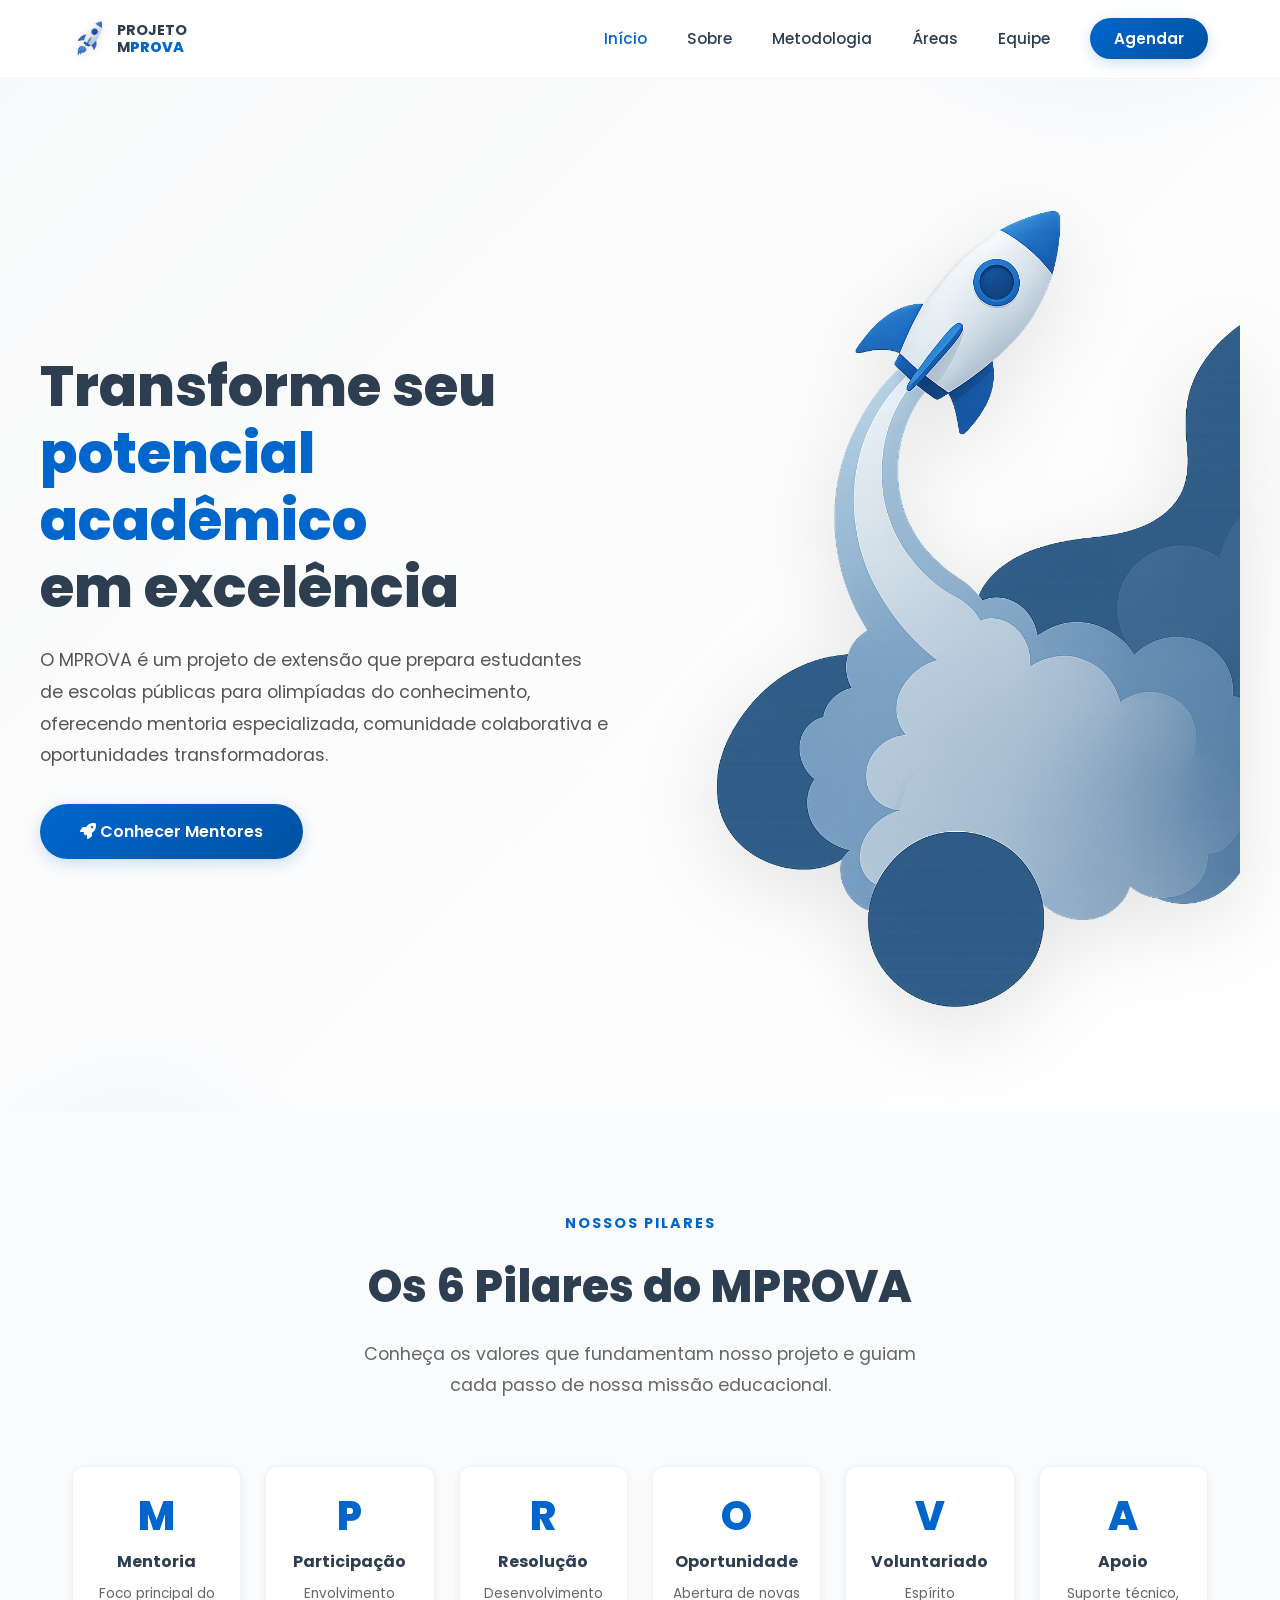
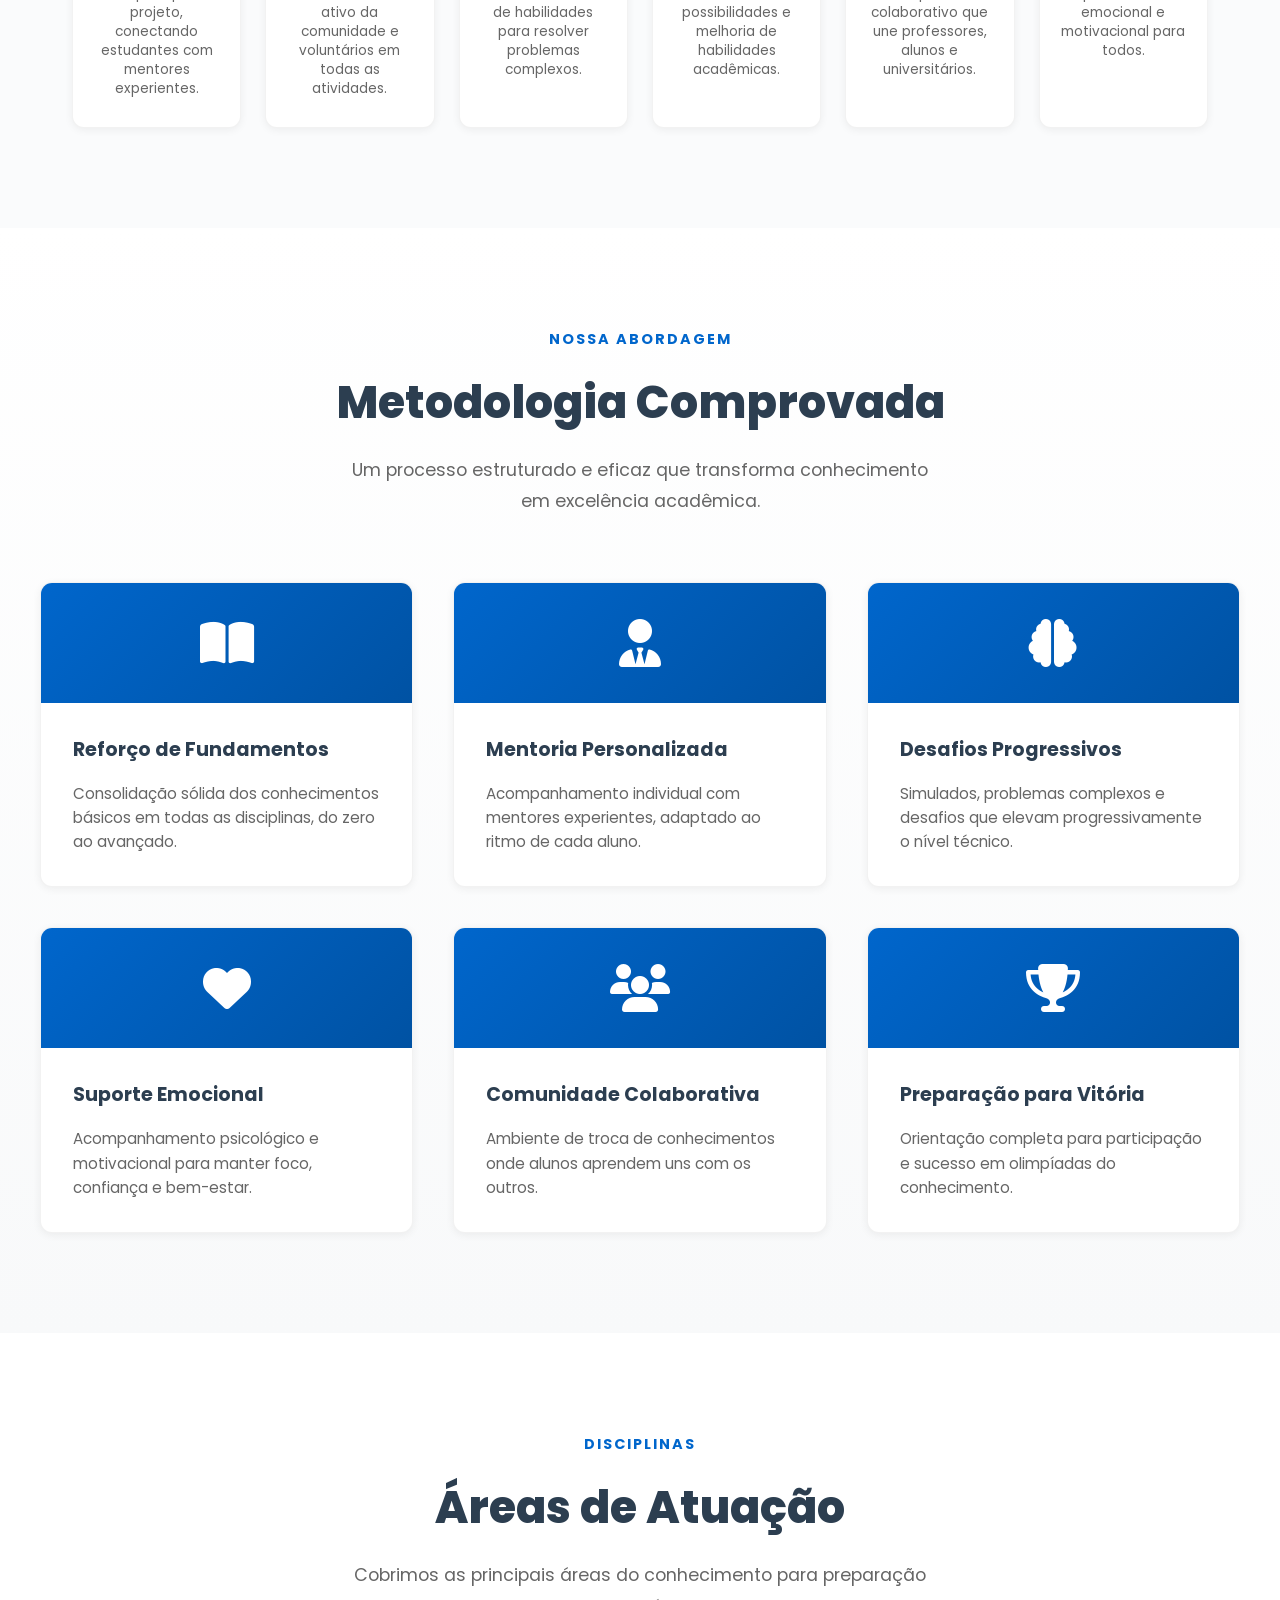
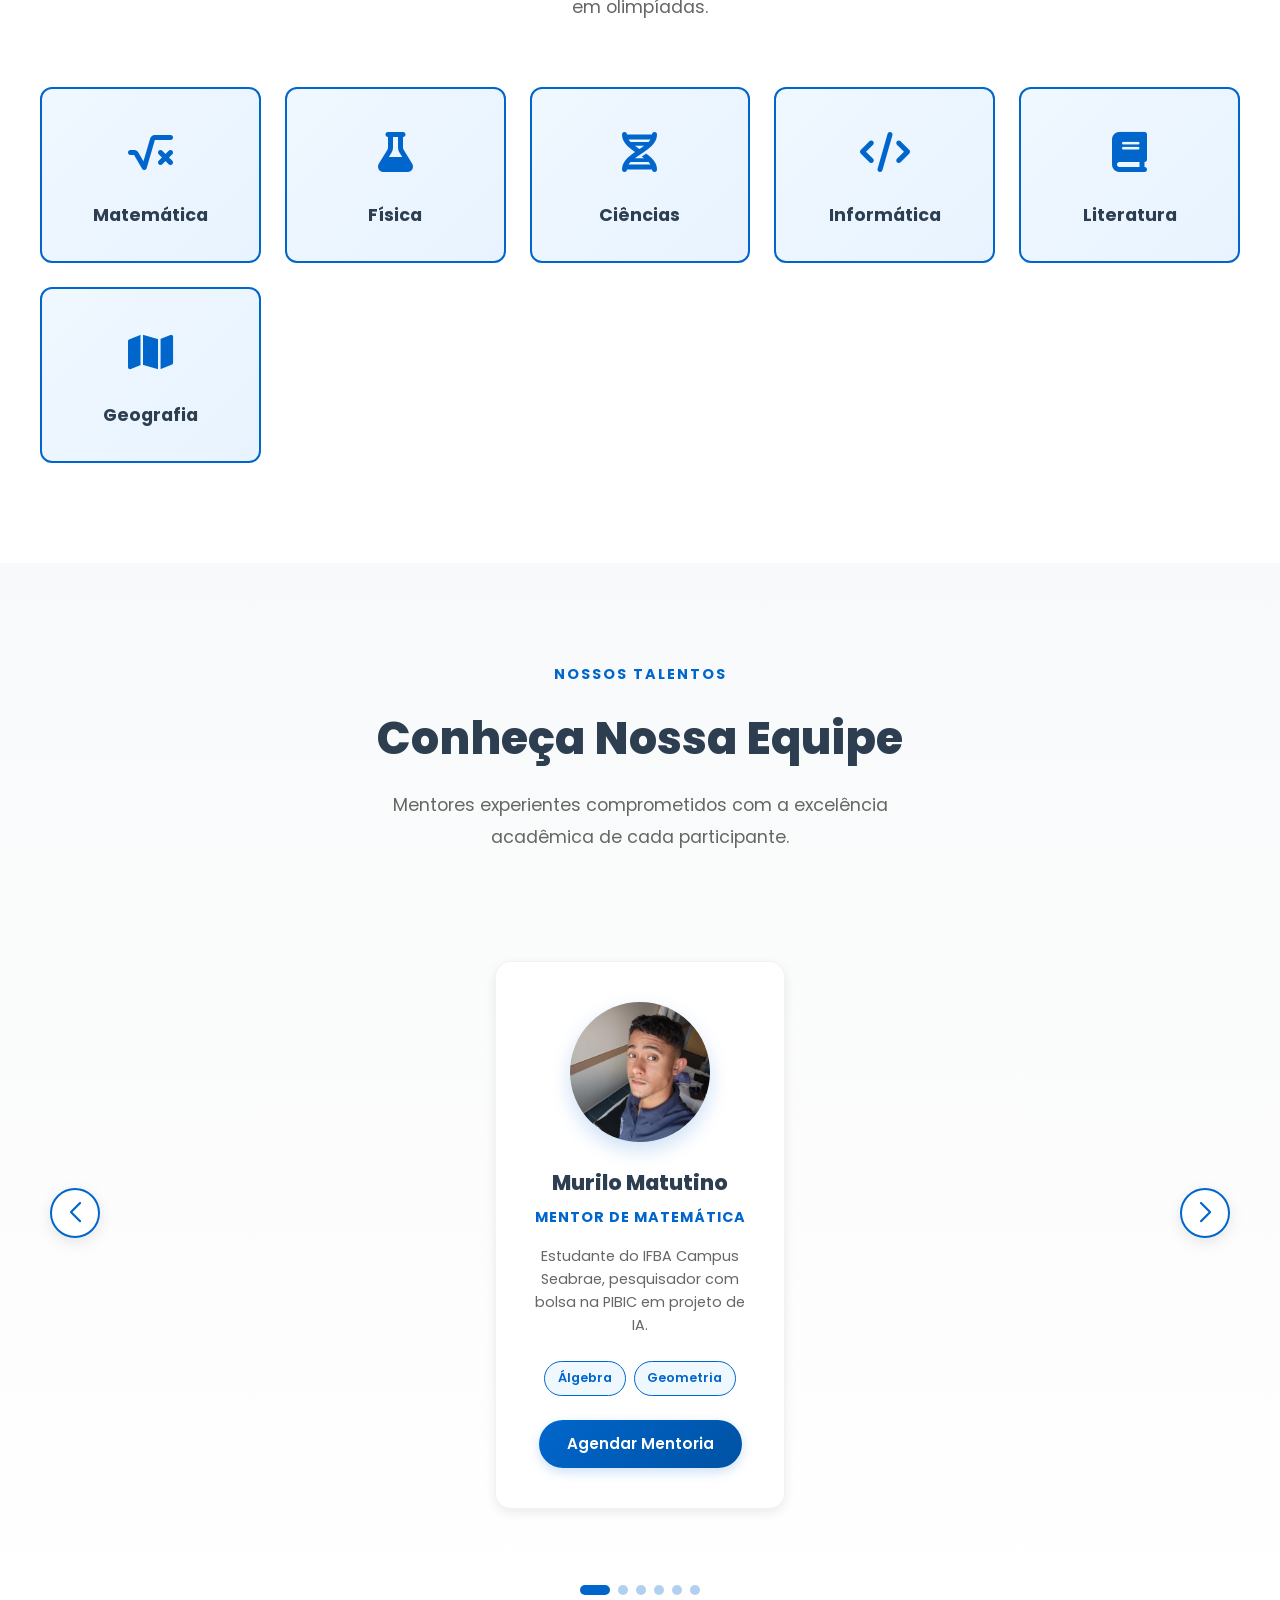
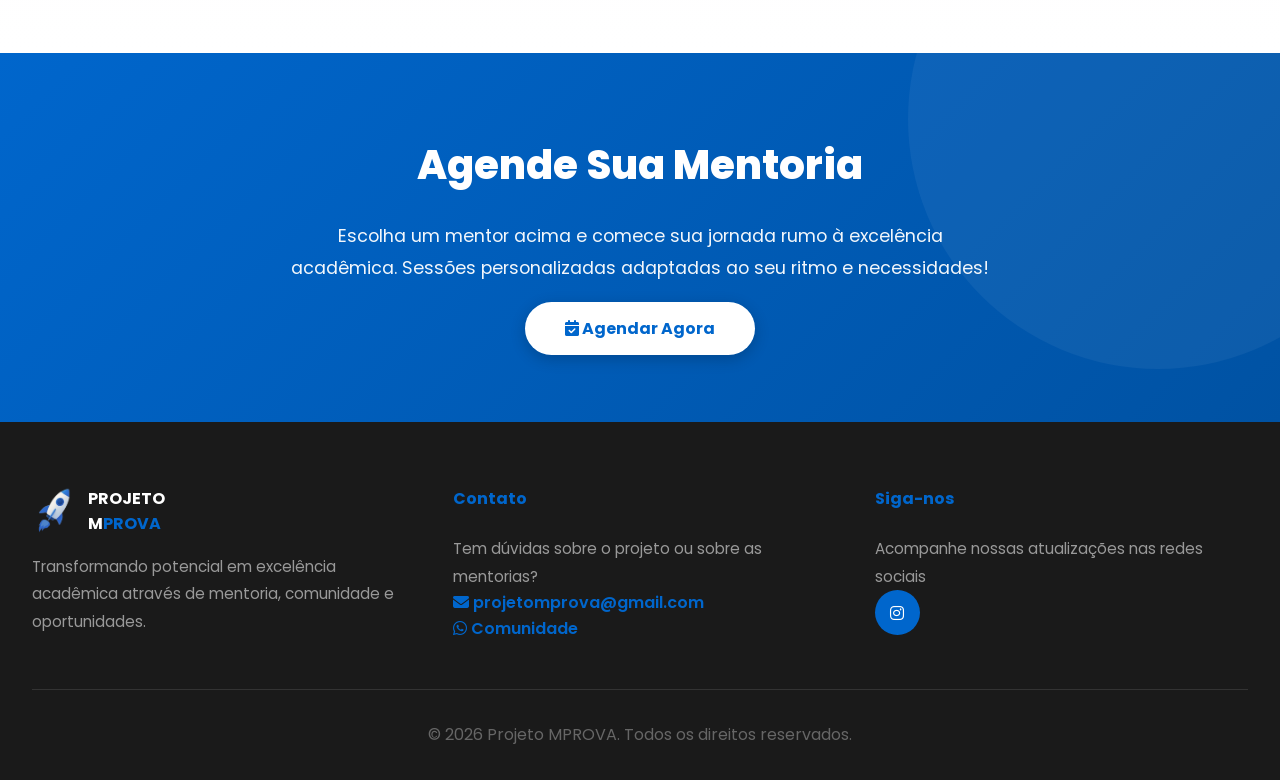
==== commit 945ef3be: "Adicionando foto de Murilo + link da comunidade + link zcal" ====
--- a/index.html
+++ b/index.html
@@ -234,16 +234,17 @@
             <div class="swiper-slide team-slide">
               <div class="team-member-card">
                 <div class="team-avatar">
-                  <i class="fas fa-user-graduate"></i>
-                </div>
-                <h3 class="team-member-name">João Silva</h3>
+                  <!--<i class="fas fa-user-graduate"></i>-->
+                  <img src="/images/murilomatutino.jpeg" class="rounded" width="140" height="140" alt="Foto de Murilo Matutino">
+                </div>
+                <h3 class="team-member-name">Murilo Matutino</h3>
                 <p class="team-member-role">Mentor de Matemática</p>
-                <p class="team-member-bio">Licenciado em Matemática com 8 anos de experiência preparando alunos para olimpíadas.</p>
+                <p class="team-member-bio">Estudante do IFBA Campus Seabrae, pesquisador com bolsa na PIBIC em projeto de IA.</p>
                 <div class="team-member-expertise">
                   <span class="expertise-tag">Álgebra</span>
                   <span class="expertise-tag">Geometria</span>
                 </div>
-                <a href="#agendar" class="btn-schedule">Agendar Mentoria</a>
+                <a href="https://zcal.co/murilomatutino" class="btn-schedule">Agendar Mentoria</a>
               </div>
             </div>
 
@@ -369,9 +370,13 @@
 
         <div class="footer-section">
           <h4>Contato</h4>
-          <p>Tem dúvidas ou quer agendar uma mentoria?</p>
+          <p>Tem dúvidas sobre o projeto ou sobre as mentorias?</p>
           <a href="mailto:projetomprova@gmail.com" class="footer-contact-link">
             <i class="fas fa-envelope"></i> projetomprova@gmail.com
+          </a>
+          <br>
+          <a href="https://chat.whatsapp.com/BmlxwZOhHaCFWlVoC3fzg1" class="footer-contact-link">
+            <i class="fa-brands fa-whatsapp"></i> Comunidade
           </a>
         </div>
 
--- a/style.css
+++ b/style.css
@@ -14,6 +14,10 @@
     color: #2c3e50;
     background: #fafbfc;
     line-height: 1.6;
+}
+
+.rounded{
+    border-radius: 50%;
 }
 
 /* HEADER / NAVBAR */
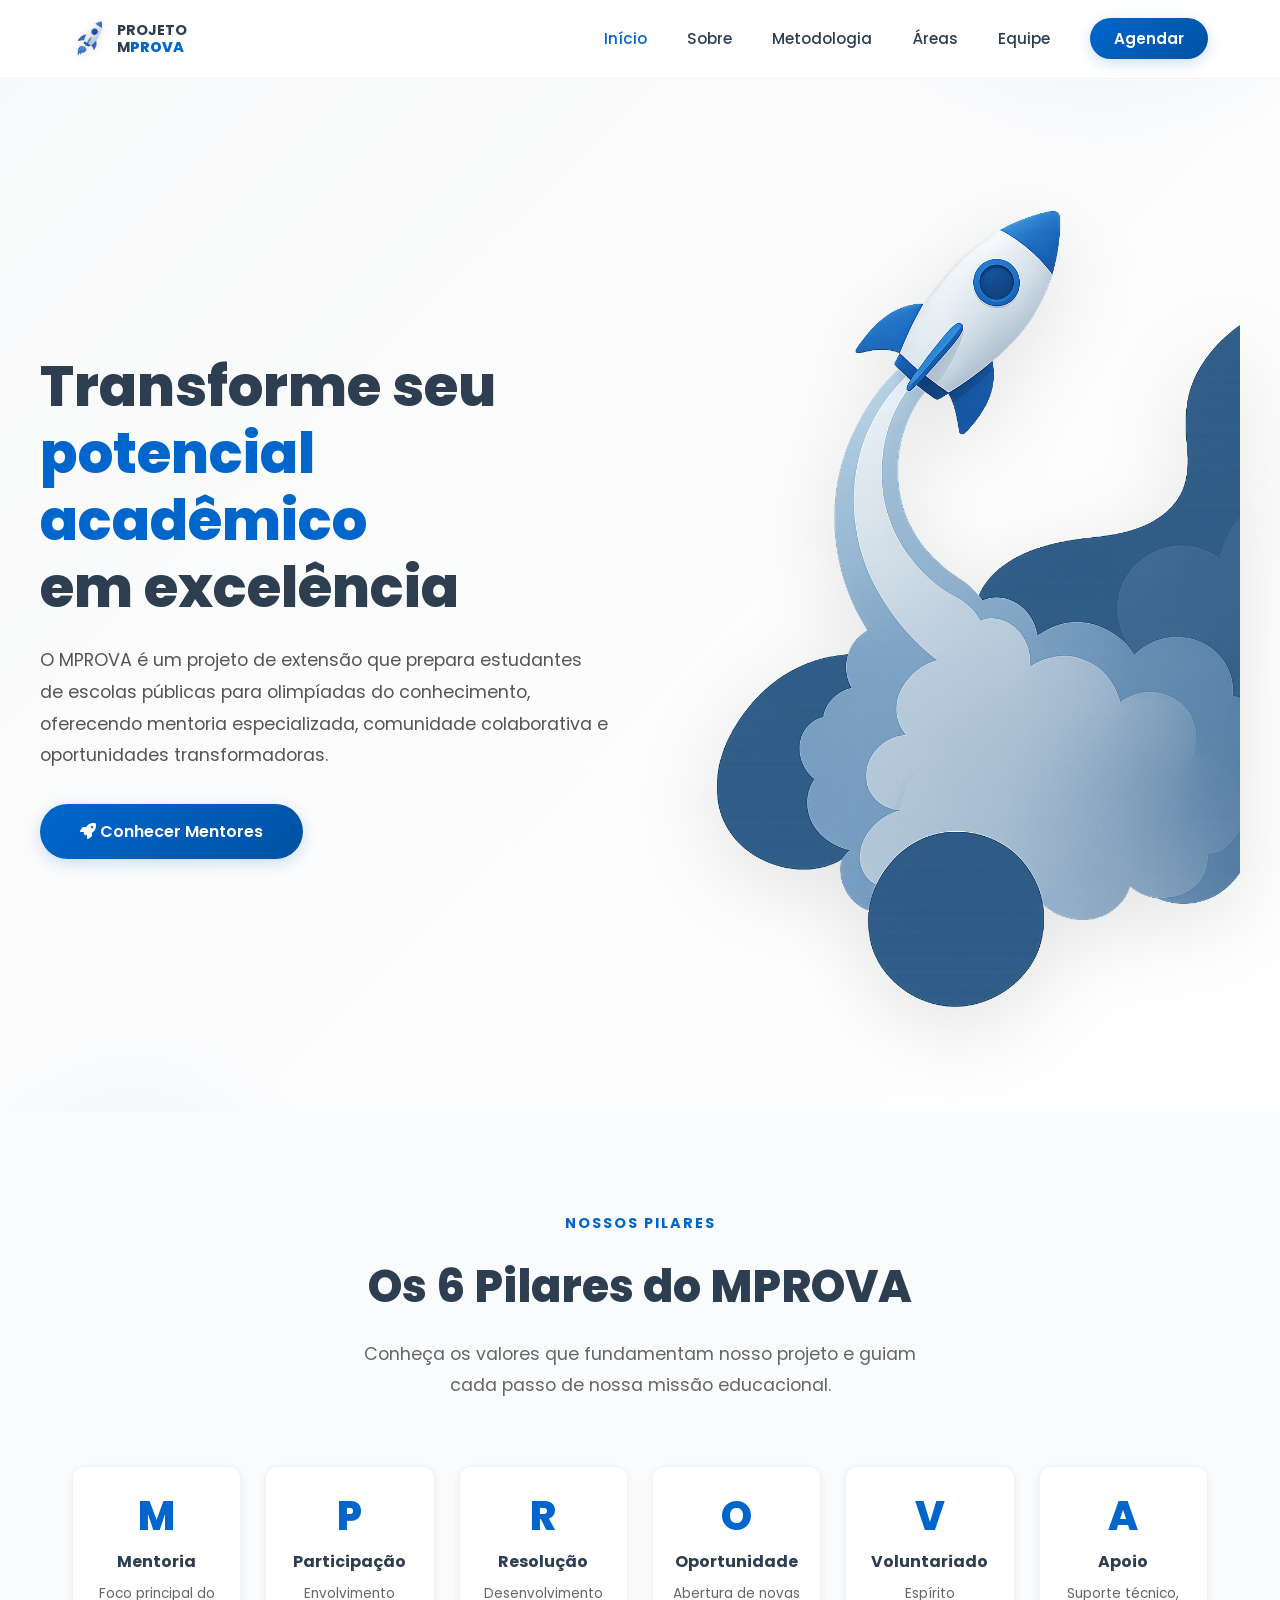
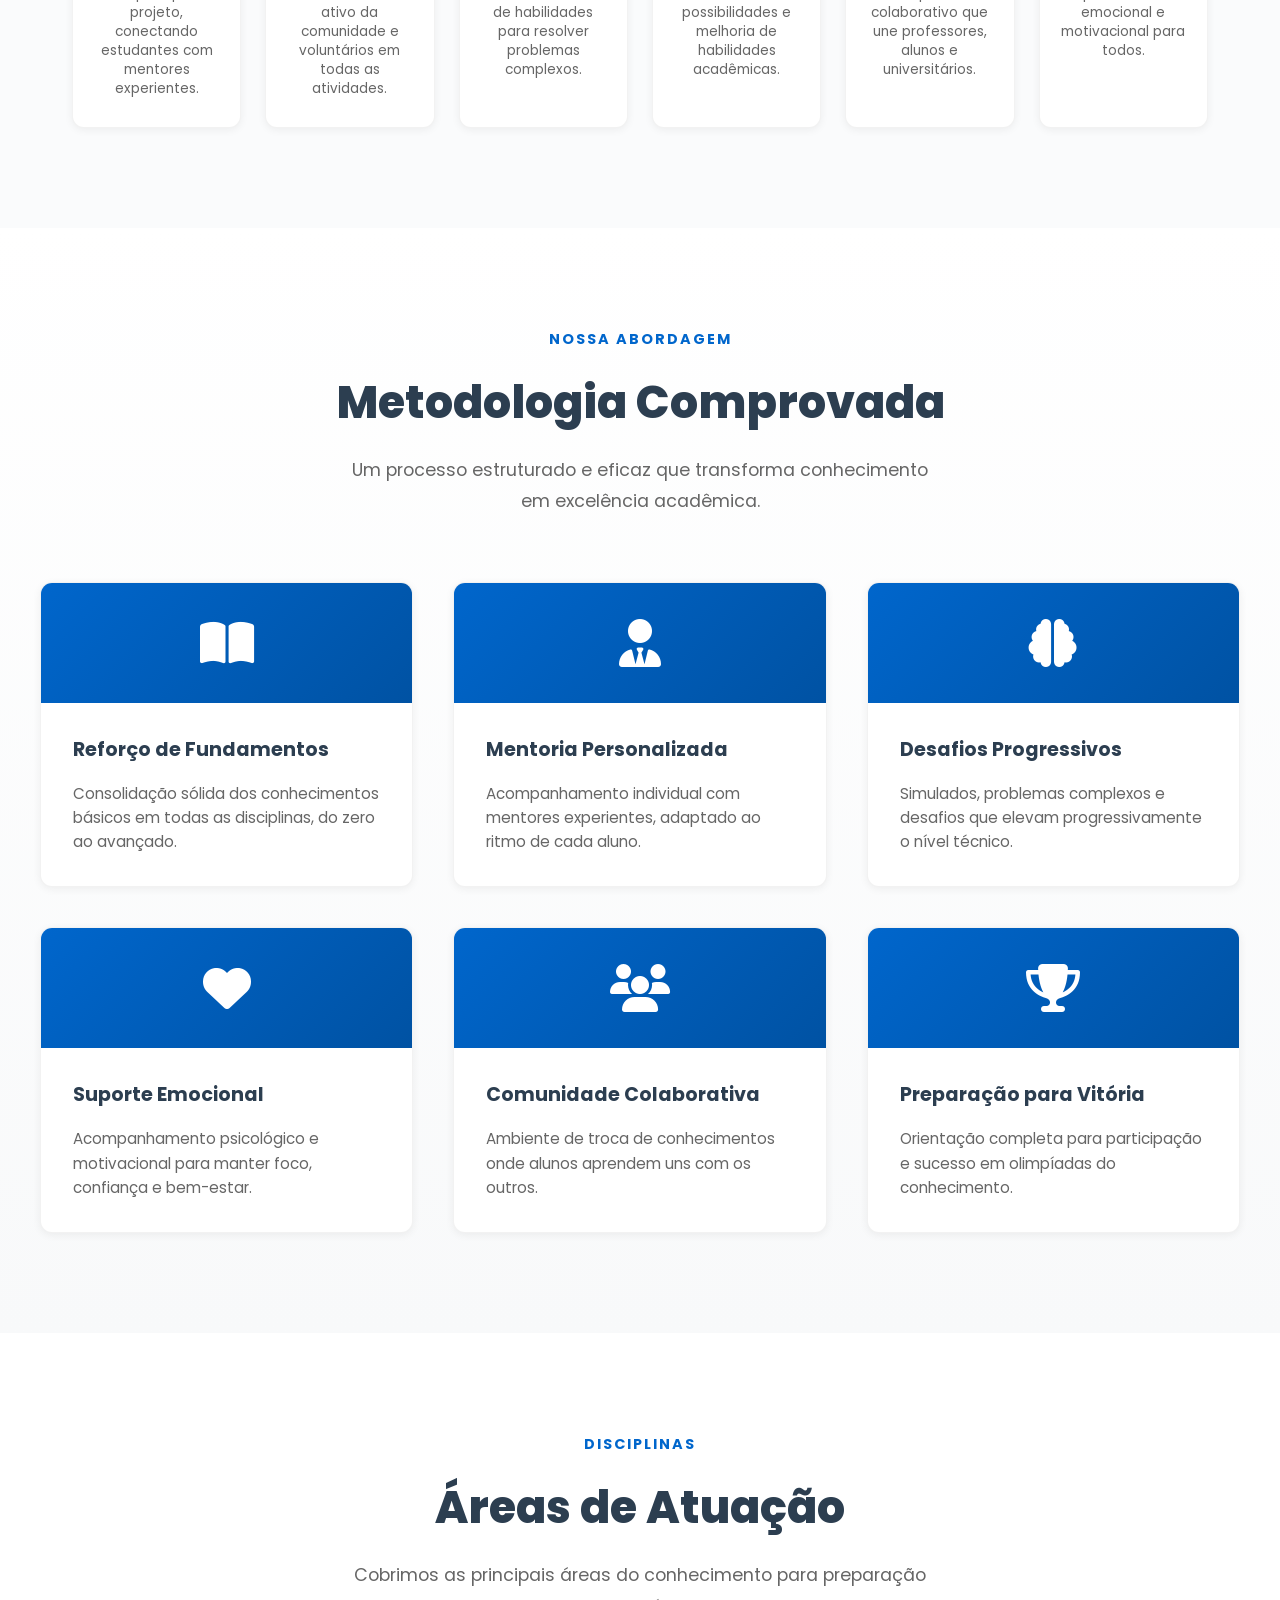
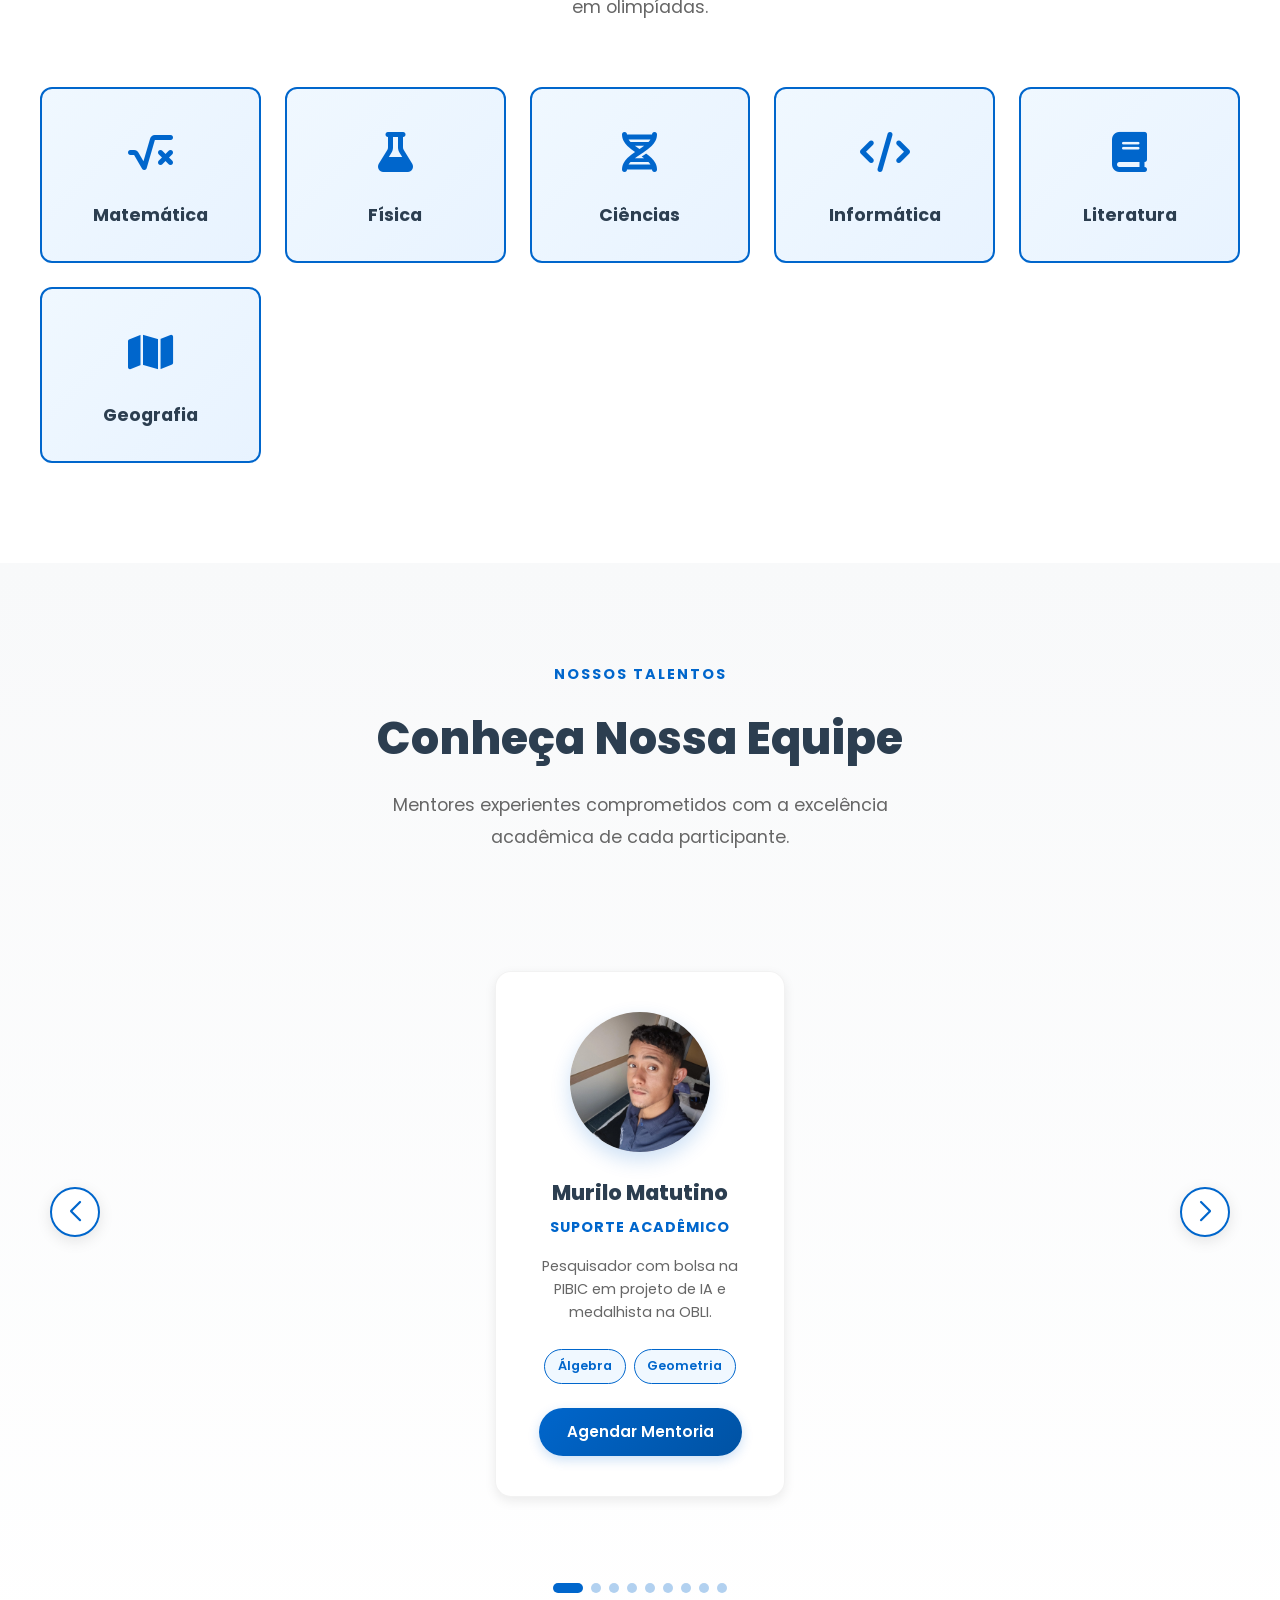
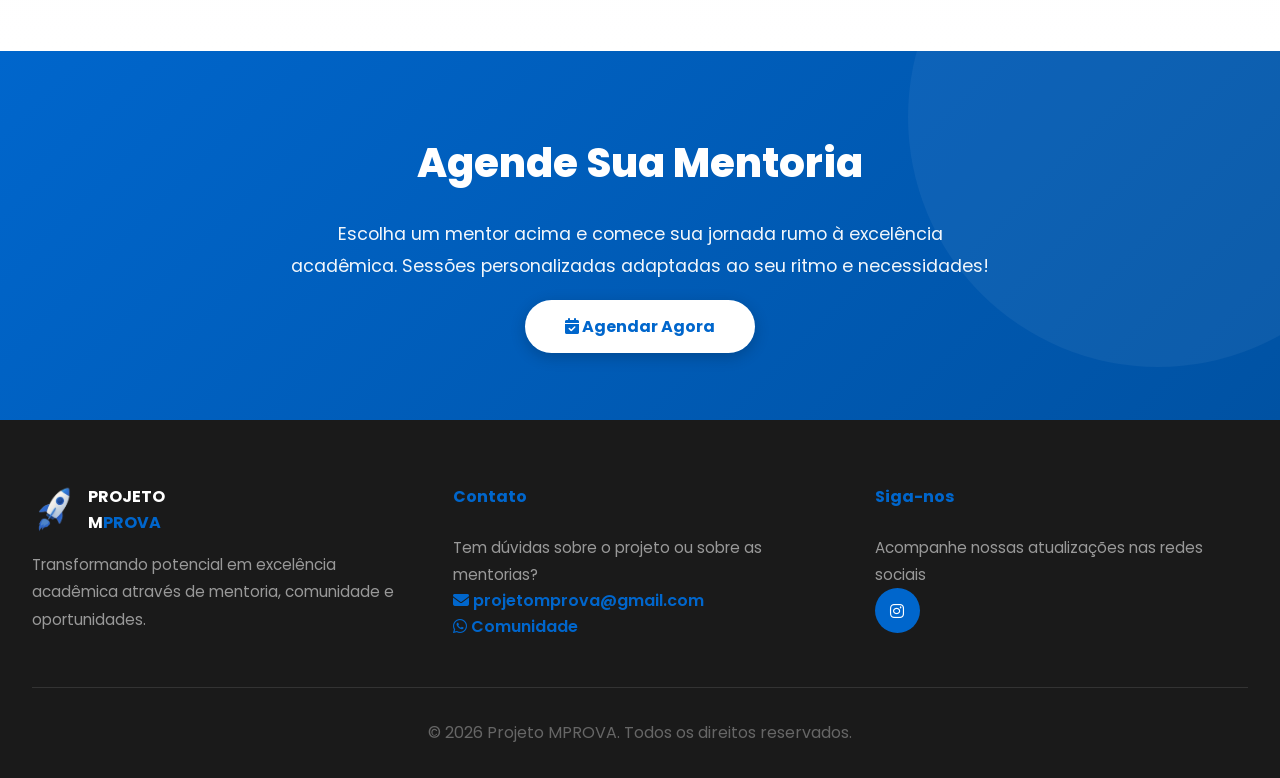
==== commit 91649c30: "Adicionando informações sobre a equipe" ====
--- a/index.html
+++ b/index.html
@@ -13,10 +13,10 @@
   <!-- Swiper CSS -->
   <link rel="stylesheet" href="https://cdn.jsdelivr.net/npm/swiper@10/swiper-bundle.min.css" />
   <!-- Favicon -->
-  <link rel="shortcut icon" href="./images/logo_foguete.png" type="image/png">
+  <link rel="shortcut icon" href="assets/images/logo_foguete.png" type="image/png">
   
   <!-- importando css -->
-   <link rel="stylesheet" href="style.css">
+   <link rel="stylesheet" href="assets/style.css">
 </head>
 
 <body>
@@ -24,7 +24,7 @@
   <header>
     <div class="navbar-container">
       <a href="#inicio" class="logo">
-        <img src="./images/logo_foguete.png" alt="Logo MPROVA">
+        <img src="assets/images/logo_foguete.png" alt="Logo MPROVA">
         <div class="logo-text">
           <strong>PROJETO<br>M<span class="logo-blue">PROVA</span></strong>
         </div>
@@ -60,7 +60,7 @@
         </a>
       </div>
       <div class="hero-image">
-        <img src="./images/foguete_inicio.png" alt="Foguete">
+        <img src="assets/images/foguete_inicio.png" alt="Foguete">
       </div>
     </div>
   </section>
@@ -235,11 +235,11 @@
               <div class="team-member-card">
                 <div class="team-avatar">
                   <!--<i class="fas fa-user-graduate"></i>-->
-                  <img src="/images/murilomatutino.jpeg" class="rounded" width="140" height="140" alt="Foto de Murilo Matutino">
+                  <img src="assets/images/murilomatutino.jpeg" class="rounded" width="140" height="140" alt="Foto de Murilo Matutino">
                 </div>
                 <h3 class="team-member-name">Murilo Matutino</h3>
-                <p class="team-member-role">Mentor de Matemática</p>
-                <p class="team-member-bio">Estudante do IFBA Campus Seabrae, pesquisador com bolsa na PIBIC em projeto de IA.</p>
+                <p class="team-member-role">Suporte acadêmico</p>
+                <p class="team-member-bio">Pesquisador com bolsa na PIBIC em projeto de IA e medalhista na OBLI.</p>
                 <div class="team-member-expertise">
                   <span class="expertise-tag">Álgebra</span>
                   <span class="expertise-tag">Geometria</span>
@@ -254,14 +254,13 @@
                 <div class="team-avatar">
                   <i class="fas fa-flask"></i>
                 </div>
-                <h3 class="team-member-name">Maria Santos</h3>
-                <p class="team-member-role">Mentor de Física e Ciências</p>
-                <p class="team-member-bio">Doutora em Ciências Naturais e coordenadora de projetos STEM educacionais.</p>
-                <div class="team-member-expertise">
-                  <span class="expertise-tag">Física</span>
-                  <span class="expertise-tag">Química</span>
-                </div>
-                <a href="#agendar" class="btn-schedule">Agendar Mentoria</a>
+                <h3 class="team-member-name">Aillane Júlia</h3>
+                <p class="team-member-role">Suporte acadêmico</p>
+                <p class="team-member-bio">Medalhista da OBG</p>
+                <div class="team-member-expertise">
+                  <span class="expertise-tag">Geografia</span>
+                </div>
+                <a class="btn-schedule">Agendar Mentoria</a>
               </div>
             </div>
 
@@ -271,14 +270,14 @@
                 <div class="team-avatar">
                   <i class="fas fa-code"></i>
                 </div>
-                <h3 class="team-member-name">Carlos Oliveira</h3>
-                <p class="team-member-role">Mentor de Informática</p>
-                <p class="team-member-bio">Engenheiro de Software com prêmios em programação competitiva e algoritmos.</p>
+                <h3 class="team-member-name">Caio Henrique</h3>
+                <p class="team-member-role">Suporte acadêmico</p>
+                <p class="team-member-bio">Medalhista de bronze nacional na OBI</p>
                 <div class="team-member-expertise">
                   <span class="expertise-tag">Algoritmos</span>
                   <span class="expertise-tag">Programação</span>
                 </div>
-                <a href="#agendar" class="btn-schedule">Agendar Mentoria</a>
+                <a class="btn-schedule">Agendar Mentoria</a>
               </div>
             </div>
 
@@ -288,14 +287,14 @@
                 <div class="team-avatar">
                   <i class="fas fa-book"></i>
                 </div>
-                <h3 class="team-member-name">Ana Costa</h3>
-                <p class="team-member-role">Mentor de Literatura</p>
-                <p class="team-member-bio">Escritora e crítica literária com experiência em preparação para olimpíadas de redação.</p>
-                <div class="team-member-expertise">
-                  <span class="expertise-tag">Redação</span>
-                  <span class="expertise-tag">Análise Textual</span>
-                </div>
-                <a href="#agendar" class="btn-schedule">Agendar Mentoria</a>
+                <h3 class="team-member-name">Heverton Souza</h3>
+                <p class="team-member-role">Líder de mídias sociais</p>
+                <p class="team-member-bio">Medalhista olímpico pela OBG e pela OBLI.</p>
+                <div class="team-member-expertise">
+                  <span class="expertise-tag">Design</span>
+                  <span class="expertise-tag">Mídias sociais</span>
+                </div>
+                <a class="btn-schedule">Agendar Mentoria</a>
               </div>
             </div>
 
@@ -305,14 +304,14 @@
                 <div class="team-avatar">
                   <i class="fas fa-globe"></i>
                 </div>
-                <h3 class="team-member-name">Roberto Lima</h3>
-                <p class="team-member-role">Mentor de Geografia</p>
-                <p class="team-member-bio">Geógrafo pesquisador com publicações sobre educação geográfica contemporânea.</p>
-                <div class="team-member-expertise">
-                  <span class="expertise-tag">Geografia Física</span>
-                  <span class="expertise-tag">Geopolítica</span>
-                </div>
-                <a href="#agendar" class="btn-schedule">Agendar Mentoria</a>
+                <h3 class="team-member-name">Maria Vitória</h3>
+                <p class="team-member-role">Suporte acadêmico</p>
+                <p class="team-member-bio">Medalhista de ouro na ONC, OBQ e Olimpíada de Literatura</p>
+                <div class="team-member-expertise">
+                  <span class="expertise-tag">Ciências</span>
+                  <span class="expertise-tag">Informática</span>
+                </div>
+                <a class="btn-schedule">Agendar Mentoria</a>
               </div>
             </div>
 
@@ -322,16 +321,70 @@
                 <div class="team-avatar">
                   <i class="fas fa-heart"></i>
                 </div>
-                <h3 class="team-member-name">Beatriz Ferreira</h3>
-                <p class="team-member-role">Coordenadora de Suporte</p>
-                <p class="team-member-bio">Psicóloga educacional especializada em orientação de adolescentes em projetos acadêmicos.</p>
-                <div class="team-member-expertise">
-                  <span class="expertise-tag">Orientação</span>
-                  <span class="expertise-tag">Bem-estar</span>
-                </div>
-                <a href="#agendar" class="btn-schedule">Agendar Mentoria</a>
-              </div>
-            </div>
+                <h3 class="team-member-name">Murilo Augusto</h3>
+                <p class="team-member-role">Suporte acadêmico</p>
+                <p class="team-member-bio">Medalhista na OBB, OBA e OBF.</p>
+                <div class="team-member-expertise">
+                  <span class="expertise-tag">Física</span>
+                  <span class="expertise-tag">Astronomia</span>
+                </div>
+                <a class="btn-schedule">Agendar Mentoria</a>
+              </div>
+            </div>
+
+            <!-- Team Member 7 -->
+            <div class="swiper-slide team-slide">
+              <div class="team-member-card">
+                <div class="team-avatar">
+                  <i class="fas fa-heart"></i>
+                </div>
+                <h3 class="team-member-name">Pedro Gabriel</h3>
+                <p class="team-member-role">Vice-presidente</p>
+                <p class="team-member-bio">Medalhista na ONC, OBA e OBFEP.</p>
+                <div class="team-member-expertise">
+                  <span class="expertise-tag">Física</span>
+                  <span class="expertise-tag">Astronomia</span>
+                </div>
+                <a class="btn-schedule">Agendar Mentoria</a>
+              </div>
+            </div>
+
+
+            <!-- Team Member 8 -->
+            <div class="swiper-slide team-slide">
+              <div class="team-member-card">
+                <div class="team-avatar">
+                  <i class="fas fa-heart"></i>
+                </div>
+                <h3 class="team-member-name">Tábata Jhenice</h3>
+                <p class="team-member-role">Presidente do projeto</p>
+                <p class="team-member-bio">Medalhista na ONC, OBG e Olimpíada de Química Feminina.</p>
+                <div class="team-member-expertise">
+                  <span class="expertise-tag">Matemática</span>
+                  <span class="expertise-tag">Ciências</span>
+                </div>
+                <a class="btn-schedule">Agendar Mentoria</a>
+              </div>
+            </div>
+
+            <!-- Team Member 9 -->
+            <div class="swiper-slide team-slide">
+              <div class="team-member-card">
+                <div class="team-avatar">
+                  <i class="fas fa-heart"></i>
+                </div>
+                <h3 class="team-member-name">Tainah Neres</h3>
+                <p class="team-member-role">Auxiliar de mídia e suporte acadêmico</p>
+                <p class="team-member-bio">Medalhista na OBA, OBLI, OBMEP e Olimpíada de literatura.</p>
+                <div class="team-member-expertise">
+                  <span class="expertise-tag">Astronomia</span>
+                  <span class="expertise-tag">Literatura</span>
+                </div>
+                <a class="btn-schedule">Agendar Mentoria</a>
+              </div>
+            </div>
+
+
           </div>
 
           <!-- Navigation -->
@@ -360,7 +413,7 @@
       <div class="footer-grid">
         <div class="footer-section">
           <div class="footer-logo-area">
-            <img src="./images/logo_foguete.png" alt="Logo MPROVA">
+            <img src="assets/images/logo_foguete.png" alt="Logo MPROVA">
             <div>
               <strong>PROJETO<br>M<span style="color: #0066cc;">PROVA</span></strong>
             </div>
@@ -399,7 +452,7 @@
 
   <!-- importando JS -->
   <script src="https://cdn.jsdelivr.net/npm/swiper@10/swiper-bundle.min.js"></script>
-  <script src="script.js"></script>
+  <script src="assets/script.js"></script>
 
 </body>
 </html>
--- a/assets/style.css
+++ b/assets/style.css
@@ -0,0 +1,908 @@
+
+* {
+    margin: 0;
+    padding: 0;
+    box-sizing: border-box;
+}
+
+html {
+    scroll-behavior: smooth;
+}
+
+body {
+    font-family: 'Poppins', sans-serif;
+    color: #2c3e50;
+    background: #fafbfc;
+    line-height: 1.6;
+}
+
+.rounded{
+    border-radius: 50%;
+}
+
+/* HEADER / NAVBAR */
+header {
+    position: fixed;
+    top: 0;
+    width: 100%;
+    background: rgba(255, 255, 255, 0.98);
+    backdrop-filter: blur(10px);
+    z-index: 1000;
+    border-bottom: 1px solid rgba(0, 0, 0, 0.05);
+    padding: 1.2rem 0;
+}
+
+.navbar-container {
+    max-width: 1200px;
+    margin: 0 auto;
+    padding: 0 2rem;
+    display: flex;
+    justify-content: space-between;
+    align-items: center;
+}
+
+.logo {
+    display: flex;
+    align-items: center;
+    gap: 12px;
+    text-decoration: none;
+    font-weight: 700;
+    font-size: 1.1rem;
+    color: #2c3e50;
+}
+
+.logo img {
+    height: 40px;
+    width: auto;
+    filter: drop-shadow(0 2px 4px rgba(0, 0, 0, 0.1));
+}
+
+.logo-text {
+    line-height: 1.2;
+    font-size: 0.9rem;
+}
+
+.logo-text strong {
+    color: #2c3e50;
+}
+
+.logo-blue {
+    color: #0066cc;
+    font-weight: 800;
+}
+
+nav ul {
+    display: flex;
+    list-style: none;
+    gap: 2.5rem;
+    align-items: center;
+}
+
+nav a {
+    text-decoration: none;
+    color: #2c3e50;
+    font-weight: 500;
+    font-size: 0.95rem;
+    position: relative;
+    transition: color 0.3s ease;
+}
+
+nav a::after {
+    content: '';
+    position: absolute;
+    bottom: -5px;
+    left: 0;
+    width: 0;
+    height: 2px;
+    background: #0066cc;
+    transition: width 0.3s ease;
+}
+
+nav a:hover {
+    color: #0066cc;
+}
+
+nav a:hover::after {
+    width: 100%;
+}
+
+.btn-cta {
+    background: linear-gradient(135deg, #0066cc 0%, #0052a3 100%);
+    color: white !important;
+    padding: 10px 24px;
+    border-radius: 50px;
+    font-weight: 600;
+    transition: all 0.3s ease;
+    box-shadow: 0 4px 15px rgba(0, 102, 204, 0.2);
+}
+
+.btn-cta:hover {
+    transform: translateY(-2px);
+    box-shadow: 0 6px 20px rgba(0, 102, 204, 0.3);
+}
+
+.btn-cta::after {
+    display: none !important;
+}
+
+.hamburger {
+    display: none;
+    flex-direction: column;
+    cursor: pointer;
+}
+
+.hamburger span {
+    width: 25px;
+    height: 3px;
+    background: #2c3e50;
+    margin: 5px 0;
+    transition: 0.3s;
+    border-radius: 2px;
+}
+
+/* HERO SECTION */
+.hero {
+    margin-top: 80px;
+    padding: 100px 2rem 80px;
+    background: linear-gradient(135deg, #f8f9fa 0%, #ffffff 100%);
+    position: relative;
+    overflow: hidden;
+}
+
+.hero::before {
+    content: '';
+    position: absolute;
+    top: -50%;
+    right: -10%;
+    width: 600px;
+    height: 600px;
+    background: radial-gradient(circle, rgba(0, 102, 204, 0.1) 0%, transparent 70%);
+    border-radius: 50%;
+}
+
+.hero::after {
+    content: '';
+    position: absolute;
+    bottom: -30%;
+    left: -5%;
+    width: 400px;
+    height: 400px;
+    background: radial-gradient(circle, rgba(77, 163, 255, 0.08) 0%, transparent 70%);
+    border-radius: 50%;
+}
+
+.hero-container {
+    max-width: 1200px;
+    margin: 0 auto;
+    display: grid;
+    grid-template-columns: 1fr 1fr;
+    gap: 4rem;
+    align-items: center;
+    position: relative;
+    z-index: 1;
+}
+
+.hero-content h1 {
+    font-size: 3.5rem;
+    font-weight: 800;
+    line-height: 1.2;
+    margin-bottom: 1.5rem;
+    color: #2c3e50;
+}
+
+.hero-content h1 span {
+    color: #0066cc;
+    display: block;
+}
+
+.hero-content p {
+    font-size: 1.1rem;
+    color: #555;
+    line-height: 1.8;
+    margin-bottom: 2rem;
+}
+
+.btn-primary {
+    display: inline-block;
+    background: linear-gradient(135deg, #0066cc 0%, #0052a3 100%);
+    color: white;
+    padding: 15px 40px;
+    border-radius: 50px;
+    text-decoration: none;
+    font-weight: 600;
+    transition: all 0.3s ease;
+    box-shadow: 0 4px 15px rgba(0, 102, 204, 0.2);
+    border: none;
+    cursor: pointer;
+    font-size: 1rem;
+}
+
+.btn-primary:hover {
+    transform: translateY(-3px);
+    box-shadow: 0 8px 25px rgba(0, 102, 204, 0.3);
+}
+
+.hero-image {
+    position: relative;
+    display: flex;
+    justify-content: center;
+    align-items: center;
+}
+
+.hero-image img {
+    max-width: 100%;
+    height: auto;
+    animation: float 3s ease-in-out infinite;
+    filter: drop-shadow(0 20px 40px rgba(0, 0, 0, 0.1));
+}
+
+@keyframes float {
+    0%, 100% { transform: translateY(0px); }
+    50% { transform: translateY(-20px); }
+}
+
+/* ABOUT SECTION */
+.about {
+    padding: 100px 2rem;
+    max-width: 1200px;
+    margin: 0 auto;
+}
+
+.section-header {
+    text-align: center;
+    margin-bottom: 4rem;
+}
+
+.section-label {
+    color: #0066cc;
+    font-weight: 700;
+    font-size: 0.9rem;
+    text-transform: uppercase;
+    letter-spacing: 2px;
+    margin-bottom: 1rem;
+}
+
+.section-title {
+    font-size: 2.8rem;
+    font-weight: 800;
+    color: #2c3e50;
+    margin-bottom: 1rem;
+}
+
+.section-subtitle {
+    font-size: 1.1rem;
+    color: #666;
+    max-width: 600px;
+    margin: 0 auto;
+    line-height: 1.8;
+}
+
+.pillars-grid {
+    display: grid;
+    grid-template-columns: repeat(auto-fit, minmax(140px, 1fr));
+    gap: 1.5rem;
+    margin-top: 3rem;
+}
+
+.pillar-card {
+    background: white;
+    padding: 1.8rem 1.2rem;
+    border-radius: 12px;
+    text-align: center;
+    box-shadow: 0 2px 8px rgba(0, 0, 0, 0.06);
+    transition: all 0.3s ease;
+    border: 1px solid rgba(0, 0, 0, 0.05);
+}
+
+.pillar-card:hover {
+    transform: translateY(-5px);
+    box-shadow: 0 8px 20px rgba(0, 102, 204, 0.1);
+}
+
+.pillar-letter {
+    font-size: 2.5rem;
+    font-weight: 800;
+    color: #0066cc;
+    margin-bottom: 0.8rem;
+    line-height: 1;
+}
+
+.pillar-card h3 {
+    font-size: 1rem;
+    font-weight: 700;
+    color: #2c3e50;
+    margin-bottom: 0.6rem;
+    white-space: nowrap;
+}
+
+.pillar-card p {
+    color: #666;
+    font-size: 0.85rem;
+    line-height: 1.4;
+}
+
+/* METODOLOGIA SECTION */
+.metodologia {
+    padding: 100px 2rem;
+    background: linear-gradient(180deg, #ffffff 0%, #f8f9fa 100%);
+}
+
+.metodologia-container {
+    max-width: 1200px;
+    margin: 0 auto;
+}
+
+.methodology-cards {
+    display: grid;
+    grid-template-columns: repeat(auto-fit, minmax(280px, 1fr));
+    gap: 2.5rem;
+    margin-top: 3rem;
+}
+
+.method-card {
+    background: white;
+    border-radius: 12px;
+    overflow: hidden;
+    box-shadow: 0 2px 8px rgba(0, 0, 0, 0.06);
+    transition: all 0.3s ease;
+    border: 1px solid rgba(0, 0, 0, 0.05);
+}
+
+.method-card:hover {
+    transform: translateY(-10px);
+    box-shadow: 0 15px 40px rgba(0, 102, 204, 0.12);
+}
+
+.method-card-icon {
+    height: 120px;
+    background: linear-gradient(135deg, #0066cc 0%, #0052a3 100%);
+    display: flex;
+    align-items: center;
+    justify-content: center;
+    font-size: 3rem;
+    color: white;
+}
+
+.method-card-content {
+    padding: 2rem;
+}
+
+.method-card h3 {
+    font-size: 1.2rem;
+    font-weight: 700;
+    color: #2c3e50;
+    margin-bottom: 1rem;
+}
+
+.method-card p {
+    color: #666;
+    font-size: 0.95rem;
+    line-height: 1.6;
+}
+
+/* AREAS SECTION */
+.areas {
+    padding: 100px 2rem;
+    background: white;
+}
+
+.areas-container {
+    max-width: 1200px;
+    margin: 0 auto;
+}
+
+.areas-grid {
+    display: grid;
+    grid-template-columns: repeat(auto-fit, minmax(200px, 1fr));
+    gap: 1.5rem;
+    margin-top: 3rem;
+}
+
+.area-card {
+    background: linear-gradient(135deg, #f0f8ff 0%, #e8f3ff 100%);
+    padding: 2rem;
+    border-radius: 12px;
+    text-align: center;
+    border: 2px solid #0066cc;
+    transition: all 0.3s ease;
+    cursor: pointer;
+}
+
+.area-card:hover {
+    transform: scale(1.05);
+    background: linear-gradient(135deg, #0066cc 0%, #0052a3 100%);
+    color: white;
+}
+
+.area-card:hover .area-icon {
+    color: white;
+    transform: scale(1.2);
+}
+
+.area-icon {
+    font-size: 2.5rem;
+    color: #0066cc;
+    margin-bottom: 1rem;
+    transition: all 0.3s ease;
+}
+
+.area-card h4 {
+    font-size: 1.1rem;
+    font-weight: 700;
+    color: #2c3e50;
+}
+
+.area-card:hover h4 {
+    color: white;
+}
+
+/* TEAM CAROUSEL SECTION */
+.team-section {
+    padding: 100px 2rem;
+    background: linear-gradient(180deg, #f8f9fa 0%, #ffffff 100%);
+}
+
+.team-container {
+    max-width: 1200px;
+    margin: 0 auto;
+}
+
+.team-carousel-wrapper {
+    margin-top: 4rem;
+    position: relative;
+    display: flex;
+    justify-content: center;
+    align-items: center;
+}
+
+.swiper-container {
+    width: 100%;
+    max-width: 430px;
+    padding: 2rem 70px;
+    margin: 0 auto;
+    overflow: hidden;
+}
+
+.swiper-wrapper {
+    display: flex;
+    width: 100%;
+    /*overflow: hidden;*/
+}
+
+.swiper-slide {
+    width: 100% !important;
+    height: auto !important;
+    display: flex;
+    justify-content: center;
+    align-items: center;
+    flex-shrink: 0 !important;
+}
+
+.team-slide {
+    width: 100%;
+    display: flex;
+    flex-direction: column;
+    align-items: center;
+    text-align: center;
+    padding: 0;
+    height: auto;
+}
+
+.team-member-card {
+    background: white;
+    border-radius: 16px;
+    padding: 2.5rem 2rem;
+    box-shadow: 0 4px 12px rgba(0, 0, 0, 0.08);
+    border: 1px solid rgba(0, 0, 0, 0.05);
+    width: 100%;
+    max-width: 380px;
+}
+
+.team-avatar {
+    width: 140px;
+    height: 140px;
+    border-radius: 50%;
+    margin: 0 auto 1.5rem;
+    background: linear-gradient(135deg, #0066cc 0%, #0052a3 100%);
+    display: flex;
+    align-items: center;
+    justify-content: center;
+    font-size: 4rem;
+    color: white;
+    box-shadow: 0 8px 20px rgba(0, 102, 204, 0.2);
+    border: 3px solid white;
+    flex-shrink: 0;
+}
+
+.team-member-name {
+    font-size: 1.3rem;
+    font-weight: 800;
+    color: #2c3e50;
+    margin-bottom: 0.4rem;
+}
+
+.team-member-role {
+    color: #0066cc;
+    font-weight: 700;
+    font-size: 0.9rem;
+    margin-bottom: 1rem;
+    text-transform: uppercase;
+    letter-spacing: 1px;
+}
+
+.team-member-bio {
+    color: #666;
+    font-size: 0.9rem;
+    line-height: 1.6;
+    margin-bottom: 1.5rem;
+    min-height: 70px;
+}
+
+.team-member-expertise {
+    display: flex;
+    flex-wrap: wrap;
+    gap: 0.5rem;
+    justify-content: center;
+    margin-bottom: 1.5rem;
+}
+
+.expertise-tag {
+    background: #f0f8ff;
+    color: #0066cc;
+    padding: 0.4rem 0.8rem;
+    border-radius: 20px;
+    font-size: 0.8rem;
+    font-weight: 600;
+    border: 1px solid #0066cc;
+    white-space: nowrap;
+}
+
+.btn-schedule {
+    display: inline-block;
+    background: linear-gradient(135deg, #0066cc 0%, #0052a3 100%);
+    color: white;
+    padding: 12px 28px;
+    border-radius: 50px;
+    text-decoration: none;
+    font-weight: 600;
+    transition: all 0.3s ease;
+    border: none;
+    cursor: pointer;
+    font-size: 0.95rem;
+    box-shadow: 0 4px 12px rgba(0, 102, 204, 0.2);
+}
+
+.btn-schedule:hover {
+    transform: translateY(-2px);
+    box-shadow: 0 6px 16px rgba(0, 102, 204, 0.3);
+}
+
+/* Swiper Navigation */
+.swiper-button-next,
+.swiper-button-prev {
+    width: 50px;
+    height: 50px;
+    background: white;
+    border-radius: 50%;
+    box-shadow: 0 4px 15px rgba(0, 0, 0, 0.1);
+    transition: all 0.3s ease;
+    border: 2px solid #0066cc;
+    color: #0066cc;
+    top: 50%;
+    transform: translateY(-50%);
+    z-index: 10;
+    position: absolute;
+}
+
+.swiper-button-next:hover,
+.swiper-button-prev:hover {
+    background: #0066cc;
+    color: white;
+    transform: translateY(-50%) scale(1.1);
+}
+
+.swiper-button-next::after,
+.swiper-button-prev::after {
+    font-size: 20px;
+    font-weight: 800;
+}
+
+.swiper-button-prev {
+    left: 10px;
+}
+
+.swiper-button-next {
+    right: 10px;
+}
+
+.swiper-pagination {
+    bottom: -50px !important;
+}
+
+.swiper-pagination-bullet {
+    background: #0066cc;
+    opacity: 0.3;
+    transition: all 0.3s ease;
+    width: 10px;
+    height: 10px;
+    margin: 0 5px;
+}
+
+.swiper-pagination-bullet-active {
+    background: #0066cc;
+    opacity: 1;
+    width: 30px;
+    border-radius: 10px;
+}
+
+/* CTA SECTION */
+.cta-section {
+    padding: 80px 2rem;
+    background: linear-gradient(135deg, #0066cc 0%, #0052a3 100%);
+    color: white;
+    text-align: center;
+    position: relative;
+    overflow: hidden;
+}
+
+.cta-section::before {
+    content: '';
+    position: absolute;
+    top: -50%;
+    right: -10%;
+    width: 500px;
+    height: 500px;
+    background: rgba(255, 255, 255, 0.05);
+    border-radius: 50%;
+}
+
+.cta-content {
+    max-width: 700px;
+    margin: 0 auto;
+    position: relative;
+    z-index: 1;
+}
+
+.cta-content h2 {
+    font-size: 2.5rem;
+    font-weight: 800;
+    margin-bottom: 1.5rem;
+}
+
+.cta-content p {
+    font-size: 1.1rem;
+    margin-bottom: 2rem;
+    opacity: 0.95;
+    line-height: 1.8;
+}
+
+.btn-secondary {
+    background: white;
+    color: #0066cc;
+    padding: 15px 40px;
+    border-radius: 50px;
+    text-decoration: none;
+    font-weight: 700;
+    transition: all 0.3s ease;
+    border: none;
+    cursor: pointer;
+    font-size: 1rem;
+    box-shadow: 0 4px 15px rgba(0, 0, 0, 0.2);
+}
+
+.btn-secondary:hover {
+    transform: translateY(-3px);
+    box-shadow: 0 8px 25px rgba(0, 0, 0, 0.3);
+}
+
+/* FOOTER */
+footer {
+    background: #1a1a1a;
+    color: white;
+    padding: 4rem 2rem 2rem;
+}
+
+footer-container {
+    max-width: 1200px;
+    margin: 0 auto;
+}
+
+.footer-grid {
+    display: grid;
+    grid-template-columns: repeat(auto-fit, minmax(250px, 1fr));
+    gap: 3rem;
+    margin-bottom: 3rem;
+}
+
+.footer-section h4 {
+    font-weight: 700;
+    margin-bottom: 1.5rem;
+    color: #0066cc;
+}
+
+.footer-section p {
+    color: #999;
+    line-height: 1.8;
+    font-size: 0.95rem;
+}
+
+.footer-logo-area {
+    display: flex;
+    align-items: center;
+    gap: 15px;
+    margin-bottom: 1rem;
+}
+
+.footer-logo-area img {
+    height: 50px;
+    width: auto;
+}
+
+.footer-contact-link {
+    color: #0066cc;
+    text-decoration: none;
+    font-weight: 600;
+    transition: all 0.3s ease;
+}
+
+.footer-contact-link:hover {
+    color: white;
+}
+
+.social-links {
+    display: flex;
+    gap: 1rem;
+}
+
+.social-links a {
+    width: 45px;
+    height: 45px;
+    border-radius: 50%;
+    background: #0066cc;
+    display: flex;
+    align-items: center;
+    justify-content: center;
+    color: white;
+    text-decoration: none;
+    transition: all 0.3s ease;
+}
+
+.social-links a:hover {
+    background: #4da3ff;
+    transform: translateY(-3px);
+}
+
+.footer-bottom {
+    border-top: 1px solid #333;
+    padding-top: 2rem;
+    text-align: center;
+    color: #666;
+}
+
+/* RESPONSIVE */
+@media (max-width: 768px) {
+    .hamburger {
+    display: flex;
+    }
+
+    .hero-image
+    {
+        display: none;
+    }
+
+    nav {
+    position: absolute;
+    top: 70px;
+    left: 0;
+    right: 0;
+    background: white;
+    border-bottom: 1px solid rgba(0, 0, 0, 0.1);
+    padding: 2rem;
+    display: none;
+    }
+
+    nav.active {
+    display: block;
+    }
+
+    nav ul {
+    flex-direction: column;
+    gap: 1rem;
+    }
+
+    .hero-container {
+    grid-template-columns: 1fr;
+    padding: 2rem;
+    }
+
+    .hero-content h1 {
+    font-size: 2.2rem;
+    }
+
+    .section-title {
+    font-size: 2rem;
+    }
+
+    .cta-content h2 {
+    font-size: 1.8rem;
+    }
+
+    .pillars-grid {
+    grid-template-columns: repeat(3, 1fr);
+    }
+
+    .methodology-cards,
+    .areas-grid {
+    grid-template-columns: 1fr;
+    }
+
+    .swiper-button-next,
+    .swiper-button-prev {
+    width: 40px;
+    height: 40px;
+    }
+
+    .team-member-card {
+    padding: 1.5rem 1.2rem;
+    }
+
+    .team-avatar {
+    width: 120px;
+    height: 120px;
+    font-size: 3rem;
+    }
+
+    .team-member-name {
+    font-size: 1.1rem;
+    }
+
+    .swiper-container {
+    max-width: 100%;
+    padding: 2rem 50px;
+    }
+}
+
+@media (max-width: 480px) {
+    .pillars-grid {
+    grid-template-columns: repeat(2, 1fr);
+    }
+
+    .pillar-card {
+    padding: 1.2rem 0.8rem;
+    }
+
+    .pillar-letter {
+    font-size: 1.8rem;
+    }
+
+    .pillar-card h3 {
+    font-size: 0.9rem;
+    }
+
+    .pillar-card p {
+    font-size: 0.75rem;
+    }
+
+    .swiper-button-next,
+    .swiper-button-prev {
+    width: 35px;
+    height: 35px;
+    }
+
+    .swiper-button-prev {
+    left: 0;
+    }
+
+    .swiper-button-next {
+    right: 0;
+    }
+
+    .swiper-container {
+    max-width: 100%;
+    padding: 2rem 40px;
+    }
+
+    .team-member-card {
+    max-width: 100%;
+    }
+}
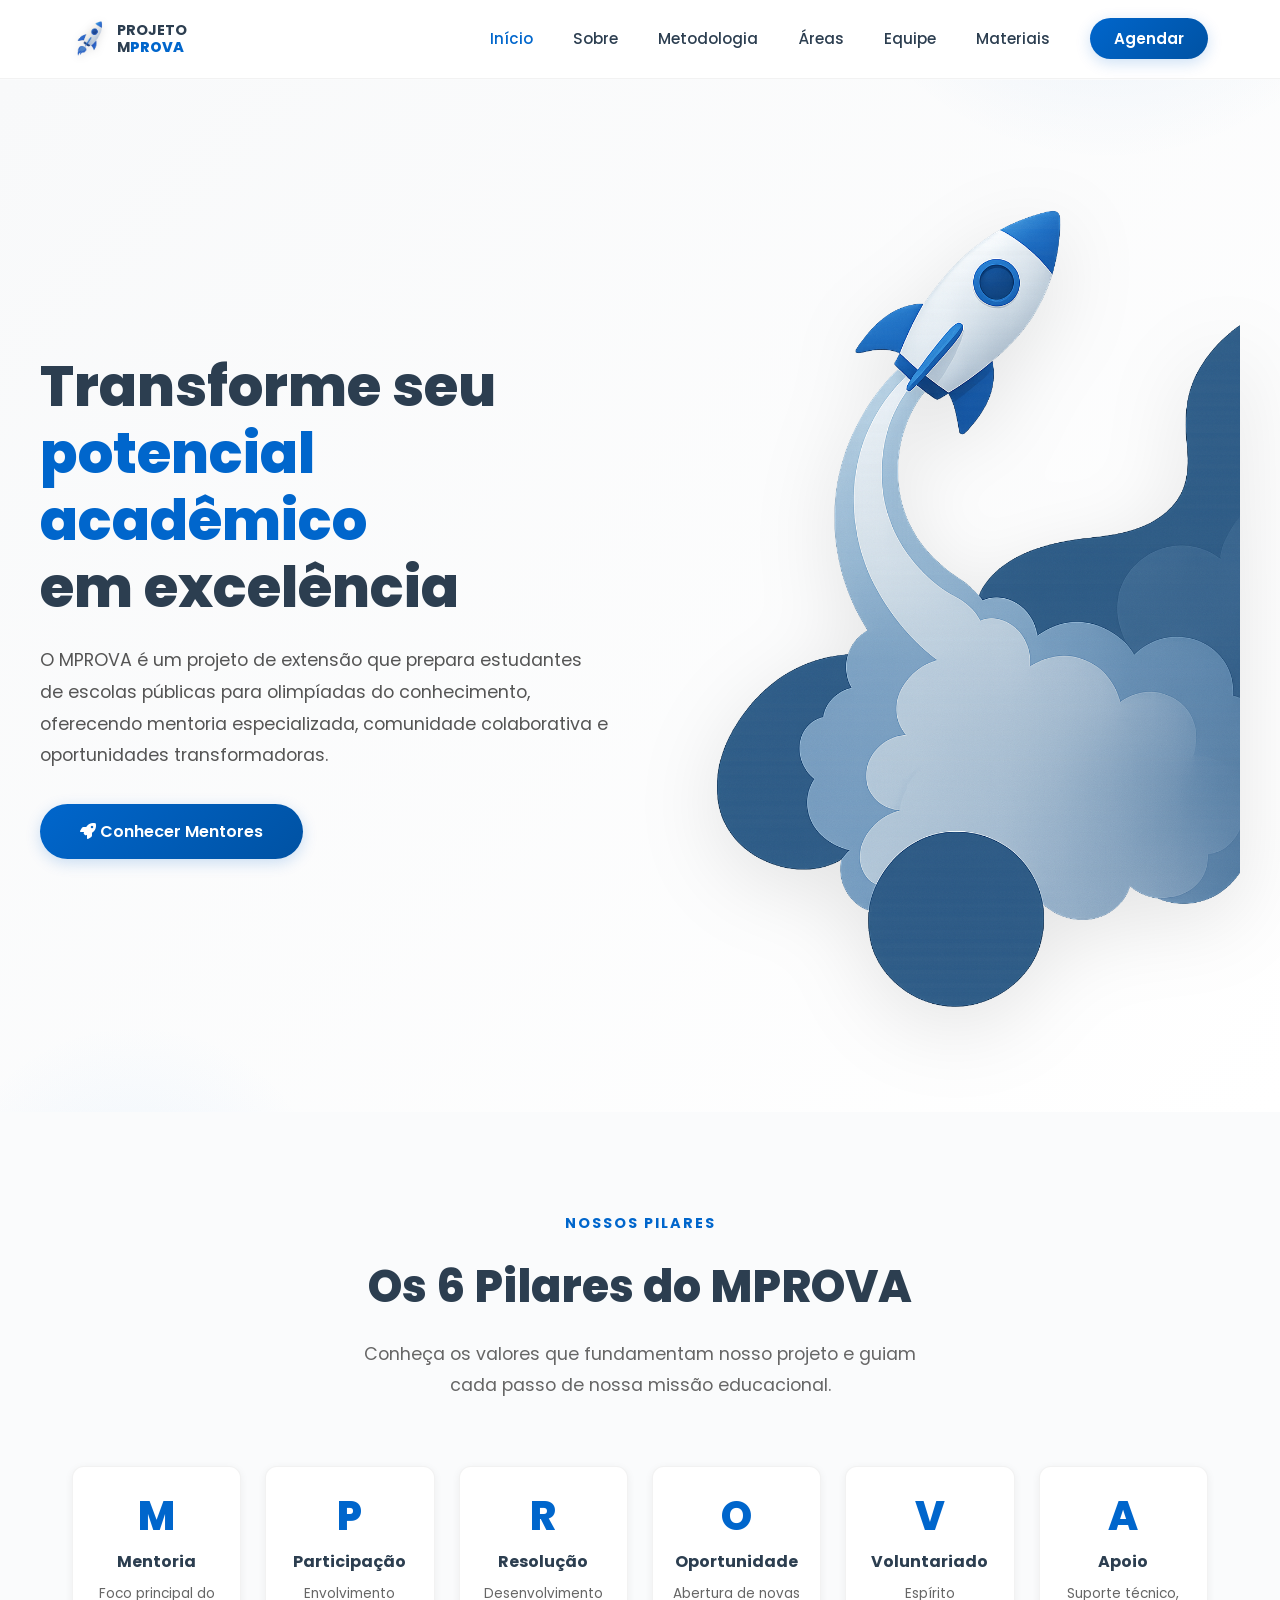
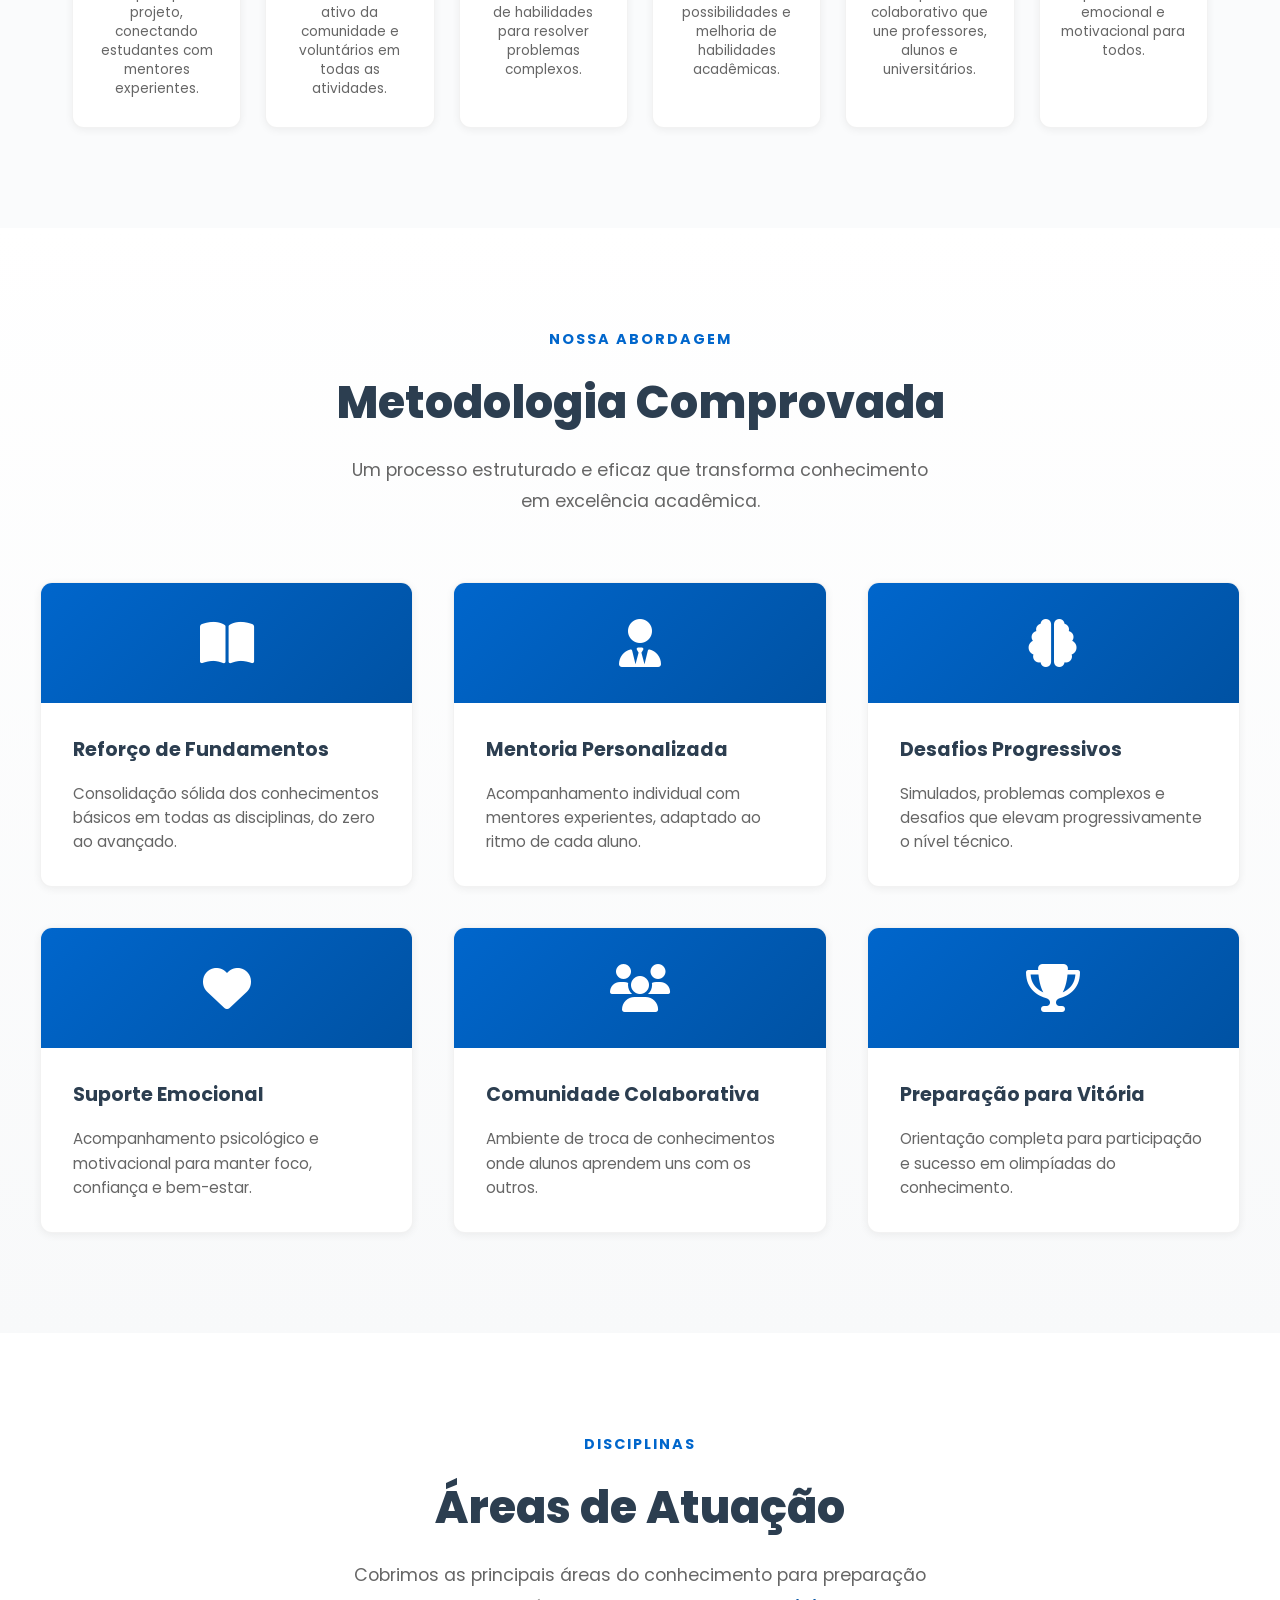
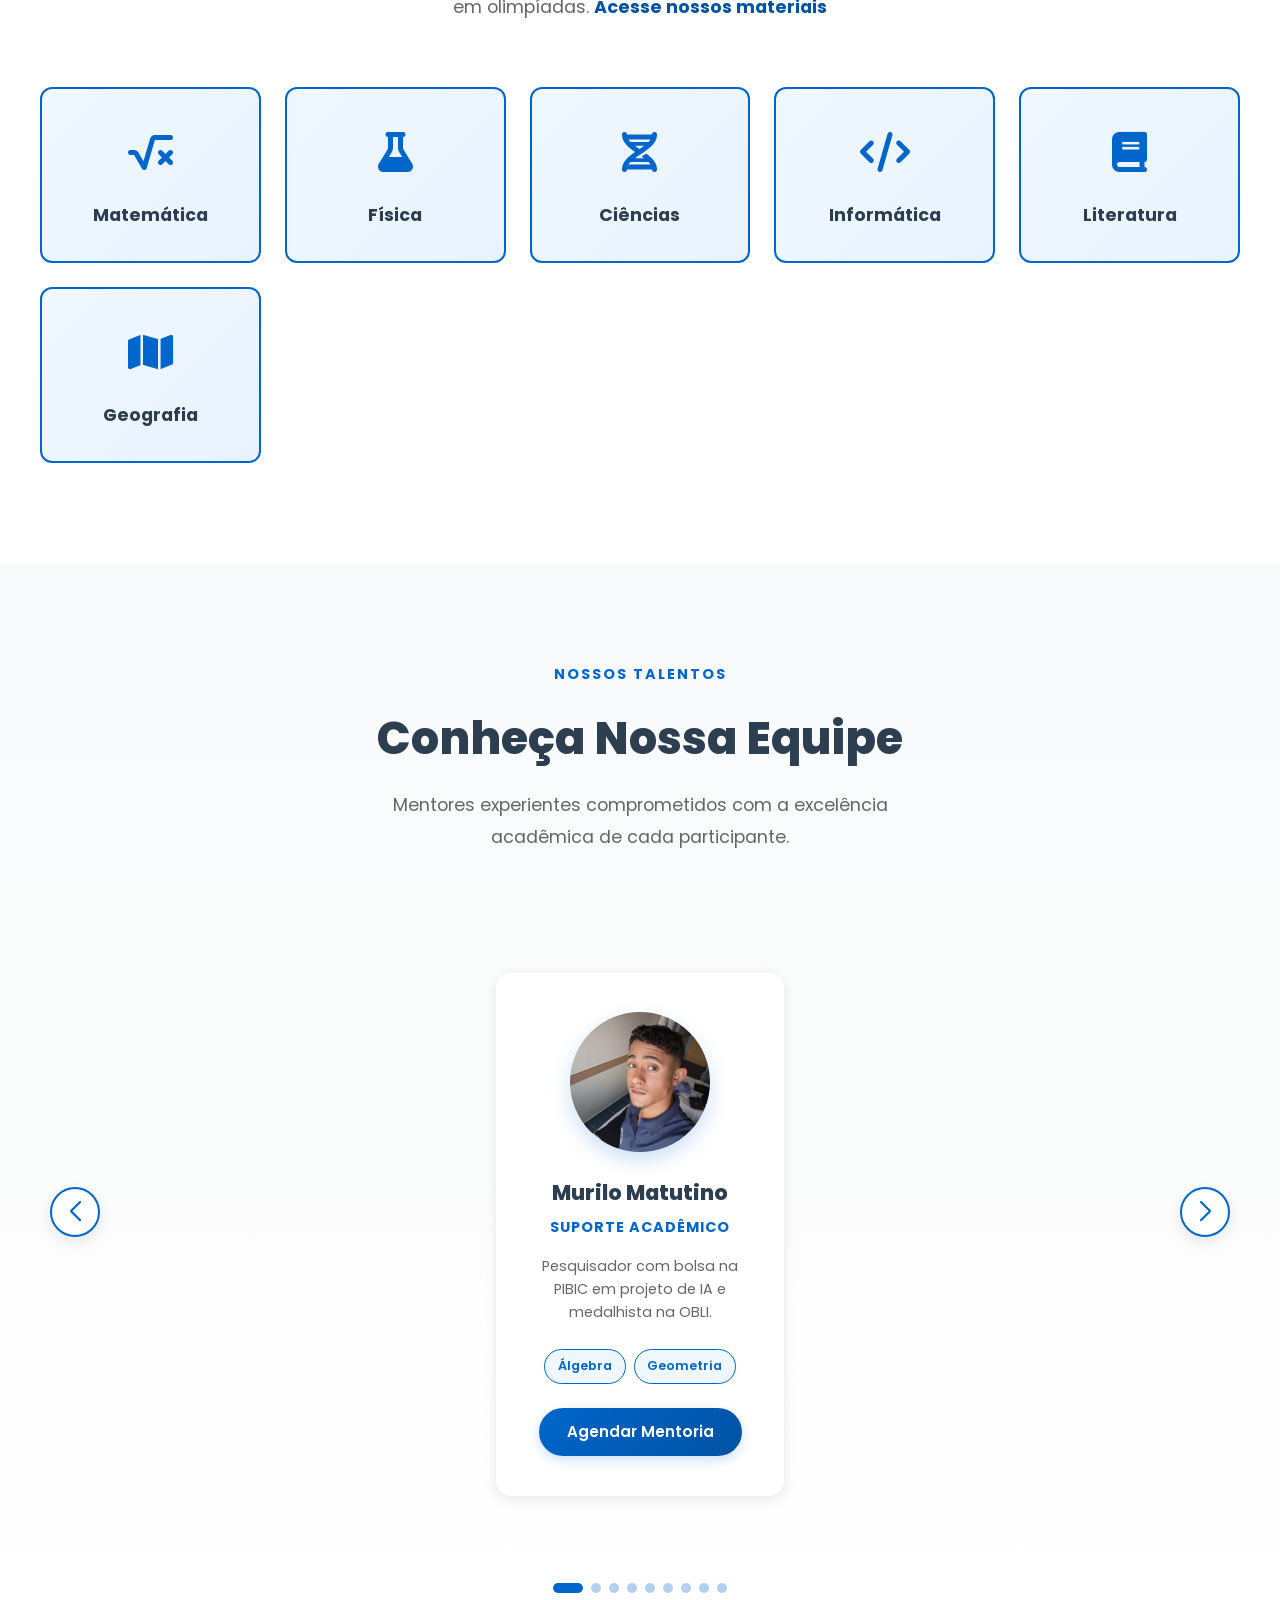
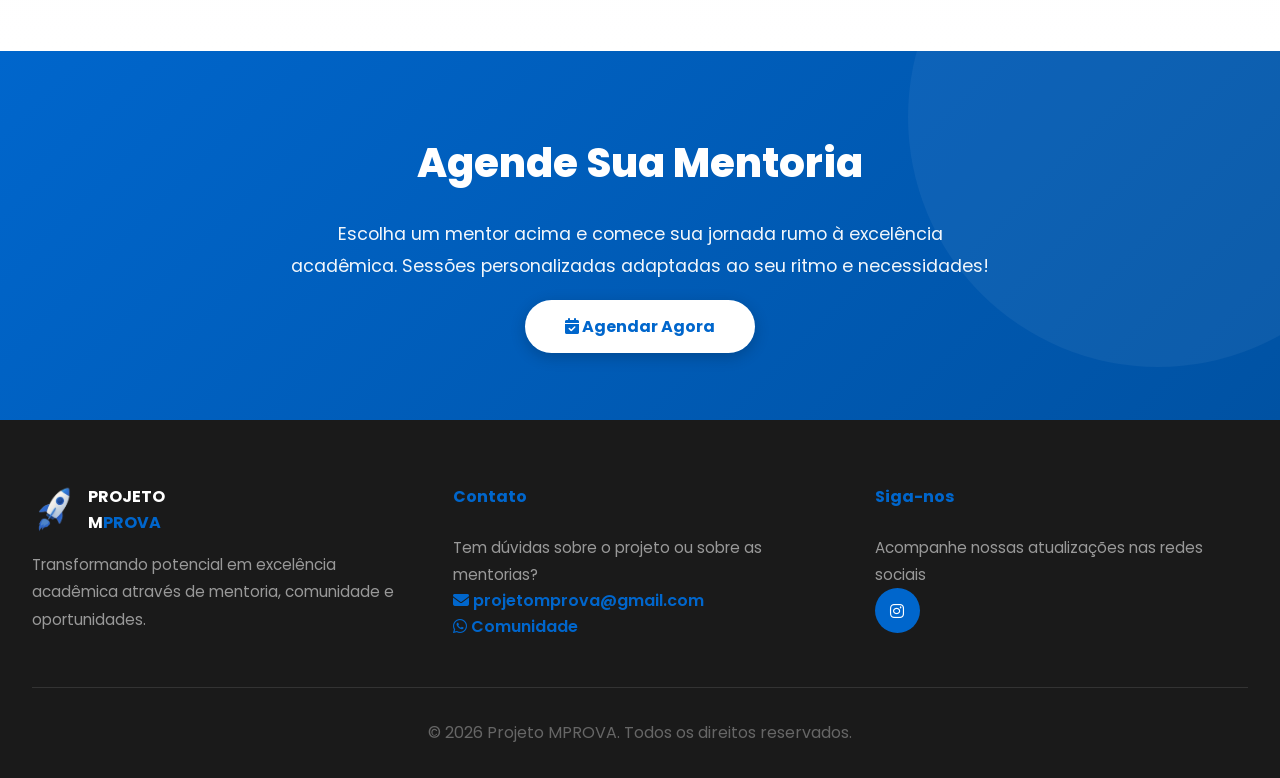
==== commit 0d6ec20b: "Criando página de materiais" ====
--- a/index.html
+++ b/index.html
@@ -4,7 +4,7 @@
 <head>
   <meta charset="UTF-8">
   <meta name="viewport" content="width=device-width, initial-scale=1.0">
-  <title>Projeto MPROVA - Mentoria para Excelência Acadêmica</title>
+  <title>MPROVA</title>
   
   <!-- Google Fonts -->
   <link href="https://fonts.googleapis.com/css2?family=Poppins:wght@300;400;600;700;800&family=Merriweather:wght@300;400;700&display=swap" rel="stylesheet">
@@ -16,7 +16,10 @@
   <link rel="shortcut icon" href="assets/images/logo_foguete.png" type="image/png">
   
   <!-- importando css -->
-   <link rel="stylesheet" href="assets/style.css">
+  <link rel="stylesheet" href="assets/style.css">
+  <link rel="stylesheet" href="assets/navbar.css">
+  <link rel="stylesheet" href="assets/home.css">
+  <link rel="stylesheet" href="assets/footer.css">
 </head>
 
 <body>
@@ -37,6 +40,7 @@
           <li><a href="#metodologia">Metodologia</a></li>
           <li><a href="#areas">Áreas</a></li>
           <li><a href="#equipe">Equipe</a></li>
+          <li><a href="materials.html">Materiais</a></li>
           <li><a href="#agendar" class="btn-cta">Agendar</a></li>
         </ul>
       </nav>
@@ -186,34 +190,51 @@
       <div class="section-header">
         <div class="section-label">Disciplinas</div>
         <h2 class="section-title">Áreas de Atuação</h2>
-        <p class="section-subtitle">Cobrimos as principais áreas do conhecimento para preparação em olimpíadas.</p>
+        <p class="section-subtitle">Cobrimos as principais áreas do conhecimento para preparação em olimpíadas. <a id="link-materials" href="materials.html">Acesse nossos materiais</a></p>
       </div>
 
       <div class="areas-grid">
-        <div class="area-card">
-          <div class="area-icon"><i class="fas fa-square-root-alt"></i></div>
-          <h4>Matemática</h4>
-        </div>
-        <div class="area-card">
-          <div class="area-icon"><i class="fas fa-flask"></i></div>
-          <h4>Física</h4>
-        </div>
-        <div class="area-card">
-          <div class="area-icon"><i class="fas fa-dna"></i></div>
-          <h4>Ciências</h4>
-        </div>
-        <div class="area-card">
-          <div class="area-icon"><i class="fas fa-code"></i></div>
-          <h4>Informática</h4>
-        </div>
-        <div class="area-card">
-          <div class="area-icon"><i class="fas fa-book"></i></div>
-          <h4>Literatura</h4>
-        </div>
-        <div class="area-card">
-          <div class="area-icon"><i class="fas fa-map"></i></div>
-          <h4>Geografia</h4>
-        </div>
+        <a href="materials.html#math" class="link-area">
+          <div class="area-card">
+            <div class="area-icon"><i class="fas fa-square-root-alt"></i></div>
+              <h4>Matemática</h4>
+          </div>
+        </a>
+        
+        <a href="materials.html#physics" class="link-area">
+          <div class="area-card">
+            <div class="area-icon"><i class="fas fa-flask"></i></div>
+            <h4>Física</h4>
+          </div>
+        </a>
+
+        <a href="materials.html#science" class="link-area">
+          <div class="area-card">
+            <div class="area-icon"><i class="fas fa-dna"></i></div>
+            <h4>Ciências</h4>
+          </div>
+        </a>
+
+        <a href="materials.html#it" class="link-area">
+          <div class="area-card">
+            <div class="area-icon"><i class="fas fa-code"></i></div>
+            <h4>Informática</h4>
+          </div>
+        </a>
+
+        <a href="materials.html#literature" class="link-area">
+          <div class="area-card">
+            <div class="area-icon"><i class="fas fa-book"></i></div>
+            <h4>Literatura</h4>
+          </div>
+        </a>
+
+        <a href="materials.html#geograph" class="link-area">
+          <div class="area-card">
+            <div class="area-icon"><i class="fas fa-map"></i></div>
+            <h4>Geografia</h4>
+          </div>
+        </a>
       </div>
     </div>
   </section>
--- a/assets/style.css
+++ b/assets/style.css
@@ -1,3 +1,6 @@
+:root {
+    --light-blue: #0066cc;
+}
 
 * {
     margin: 0;
@@ -16,190 +19,8 @@
     line-height: 1.6;
 }
 
-.rounded{
+.rounded {
     border-radius: 50%;
-}
-
-/* HEADER / NAVBAR */
-header {
-    position: fixed;
-    top: 0;
-    width: 100%;
-    background: rgba(255, 255, 255, 0.98);
-    backdrop-filter: blur(10px);
-    z-index: 1000;
-    border-bottom: 1px solid rgba(0, 0, 0, 0.05);
-    padding: 1.2rem 0;
-}
-
-.navbar-container {
-    max-width: 1200px;
-    margin: 0 auto;
-    padding: 0 2rem;
-    display: flex;
-    justify-content: space-between;
-    align-items: center;
-}
-
-.logo {
-    display: flex;
-    align-items: center;
-    gap: 12px;
-    text-decoration: none;
-    font-weight: 700;
-    font-size: 1.1rem;
-    color: #2c3e50;
-}
-
-.logo img {
-    height: 40px;
-    width: auto;
-    filter: drop-shadow(0 2px 4px rgba(0, 0, 0, 0.1));
-}
-
-.logo-text {
-    line-height: 1.2;
-    font-size: 0.9rem;
-}
-
-.logo-text strong {
-    color: #2c3e50;
-}
-
-.logo-blue {
-    color: #0066cc;
-    font-weight: 800;
-}
-
-nav ul {
-    display: flex;
-    list-style: none;
-    gap: 2.5rem;
-    align-items: center;
-}
-
-nav a {
-    text-decoration: none;
-    color: #2c3e50;
-    font-weight: 500;
-    font-size: 0.95rem;
-    position: relative;
-    transition: color 0.3s ease;
-}
-
-nav a::after {
-    content: '';
-    position: absolute;
-    bottom: -5px;
-    left: 0;
-    width: 0;
-    height: 2px;
-    background: #0066cc;
-    transition: width 0.3s ease;
-}
-
-nav a:hover {
-    color: #0066cc;
-}
-
-nav a:hover::after {
-    width: 100%;
-}
-
-.btn-cta {
-    background: linear-gradient(135deg, #0066cc 0%, #0052a3 100%);
-    color: white !important;
-    padding: 10px 24px;
-    border-radius: 50px;
-    font-weight: 600;
-    transition: all 0.3s ease;
-    box-shadow: 0 4px 15px rgba(0, 102, 204, 0.2);
-}
-
-.btn-cta:hover {
-    transform: translateY(-2px);
-    box-shadow: 0 6px 20px rgba(0, 102, 204, 0.3);
-}
-
-.btn-cta::after {
-    display: none !important;
-}
-
-.hamburger {
-    display: none;
-    flex-direction: column;
-    cursor: pointer;
-}
-
-.hamburger span {
-    width: 25px;
-    height: 3px;
-    background: #2c3e50;
-    margin: 5px 0;
-    transition: 0.3s;
-    border-radius: 2px;
-}
-
-/* HERO SECTION */
-.hero {
-    margin-top: 80px;
-    padding: 100px 2rem 80px;
-    background: linear-gradient(135deg, #f8f9fa 0%, #ffffff 100%);
-    position: relative;
-    overflow: hidden;
-}
-
-.hero::before {
-    content: '';
-    position: absolute;
-    top: -50%;
-    right: -10%;
-    width: 600px;
-    height: 600px;
-    background: radial-gradient(circle, rgba(0, 102, 204, 0.1) 0%, transparent 70%);
-    border-radius: 50%;
-}
-
-.hero::after {
-    content: '';
-    position: absolute;
-    bottom: -30%;
-    left: -5%;
-    width: 400px;
-    height: 400px;
-    background: radial-gradient(circle, rgba(77, 163, 255, 0.08) 0%, transparent 70%);
-    border-radius: 50%;
-}
-
-.hero-container {
-    max-width: 1200px;
-    margin: 0 auto;
-    display: grid;
-    grid-template-columns: 1fr 1fr;
-    gap: 4rem;
-    align-items: center;
-    position: relative;
-    z-index: 1;
-}
-
-.hero-content h1 {
-    font-size: 3.5rem;
-    font-weight: 800;
-    line-height: 1.2;
-    margin-bottom: 1.5rem;
-    color: #2c3e50;
-}
-
-.hero-content h1 span {
-    color: #0066cc;
-    display: block;
-}
-
-.hero-content p {
-    font-size: 1.1rem;
-    color: #555;
-    line-height: 1.8;
-    margin-bottom: 2rem;
 }
 
 .btn-primary {
@@ -222,30 +43,23 @@
     box-shadow: 0 8px 25px rgba(0, 102, 204, 0.3);
 }
 
-.hero-image {
-    position: relative;
-    display: flex;
-    justify-content: center;
-    align-items: center;
+.btn-secondary {
+    background: white;
+    color: #0066cc;
+    padding: 15px 40px;
+    border-radius: 50px;
+    text-decoration: none;
+    font-weight: 700;
+    transition: all 0.3s ease;
+    border: none;
+    cursor: pointer;
+    font-size: 1rem;
+    box-shadow: 0 4px 15px rgba(0, 0, 0, 0.2);
 }
 
-.hero-image img {
-    max-width: 100%;
-    height: auto;
-    animation: float 3s ease-in-out infinite;
-    filter: drop-shadow(0 20px 40px rgba(0, 0, 0, 0.1));
-}
-
-@keyframes float {
-    0%, 100% { transform: translateY(0px); }
-    50% { transform: translateY(-20px); }
-}
-
-/* ABOUT SECTION */
-.about {
-    padding: 100px 2rem;
-    max-width: 1200px;
-    margin: 0 auto;
+.btn-secondary:hover {
+    transform: translateY(-3px);
+    box-shadow: 0 8px 25px rgba(0, 0, 0, 0.3);
 }
 
 .section-header {
@@ -275,634 +89,4 @@
     max-width: 600px;
     margin: 0 auto;
     line-height: 1.8;
-}
-
-.pillars-grid {
-    display: grid;
-    grid-template-columns: repeat(auto-fit, minmax(140px, 1fr));
-    gap: 1.5rem;
-    margin-top: 3rem;
-}
-
-.pillar-card {
-    background: white;
-    padding: 1.8rem 1.2rem;
-    border-radius: 12px;
-    text-align: center;
-    box-shadow: 0 2px 8px rgba(0, 0, 0, 0.06);
-    transition: all 0.3s ease;
-    border: 1px solid rgba(0, 0, 0, 0.05);
-}
-
-.pillar-card:hover {
-    transform: translateY(-5px);
-    box-shadow: 0 8px 20px rgba(0, 102, 204, 0.1);
-}
-
-.pillar-letter {
-    font-size: 2.5rem;
-    font-weight: 800;
-    color: #0066cc;
-    margin-bottom: 0.8rem;
-    line-height: 1;
-}
-
-.pillar-card h3 {
-    font-size: 1rem;
-    font-weight: 700;
-    color: #2c3e50;
-    margin-bottom: 0.6rem;
-    white-space: nowrap;
-}
-
-.pillar-card p {
-    color: #666;
-    font-size: 0.85rem;
-    line-height: 1.4;
-}
-
-/* METODOLOGIA SECTION */
-.metodologia {
-    padding: 100px 2rem;
-    background: linear-gradient(180deg, #ffffff 0%, #f8f9fa 100%);
-}
-
-.metodologia-container {
-    max-width: 1200px;
-    margin: 0 auto;
-}
-
-.methodology-cards {
-    display: grid;
-    grid-template-columns: repeat(auto-fit, minmax(280px, 1fr));
-    gap: 2.5rem;
-    margin-top: 3rem;
-}
-
-.method-card {
-    background: white;
-    border-radius: 12px;
-    overflow: hidden;
-    box-shadow: 0 2px 8px rgba(0, 0, 0, 0.06);
-    transition: all 0.3s ease;
-    border: 1px solid rgba(0, 0, 0, 0.05);
-}
-
-.method-card:hover {
-    transform: translateY(-10px);
-    box-shadow: 0 15px 40px rgba(0, 102, 204, 0.12);
-}
-
-.method-card-icon {
-    height: 120px;
-    background: linear-gradient(135deg, #0066cc 0%, #0052a3 100%);
-    display: flex;
-    align-items: center;
-    justify-content: center;
-    font-size: 3rem;
-    color: white;
-}
-
-.method-card-content {
-    padding: 2rem;
-}
-
-.method-card h3 {
-    font-size: 1.2rem;
-    font-weight: 700;
-    color: #2c3e50;
-    margin-bottom: 1rem;
-}
-
-.method-card p {
-    color: #666;
-    font-size: 0.95rem;
-    line-height: 1.6;
-}
-
-/* AREAS SECTION */
-.areas {
-    padding: 100px 2rem;
-    background: white;
-}
-
-.areas-container {
-    max-width: 1200px;
-    margin: 0 auto;
-}
-
-.areas-grid {
-    display: grid;
-    grid-template-columns: repeat(auto-fit, minmax(200px, 1fr));
-    gap: 1.5rem;
-    margin-top: 3rem;
-}
-
-.area-card {
-    background: linear-gradient(135deg, #f0f8ff 0%, #e8f3ff 100%);
-    padding: 2rem;
-    border-radius: 12px;
-    text-align: center;
-    border: 2px solid #0066cc;
-    transition: all 0.3s ease;
-    cursor: pointer;
-}
-
-.area-card:hover {
-    transform: scale(1.05);
-    background: linear-gradient(135deg, #0066cc 0%, #0052a3 100%);
-    color: white;
-}
-
-.area-card:hover .area-icon {
-    color: white;
-    transform: scale(1.2);
-}
-
-.area-icon {
-    font-size: 2.5rem;
-    color: #0066cc;
-    margin-bottom: 1rem;
-    transition: all 0.3s ease;
-}
-
-.area-card h4 {
-    font-size: 1.1rem;
-    font-weight: 700;
-    color: #2c3e50;
-}
-
-.area-card:hover h4 {
-    color: white;
-}
-
-/* TEAM CAROUSEL SECTION */
-.team-section {
-    padding: 100px 2rem;
-    background: linear-gradient(180deg, #f8f9fa 0%, #ffffff 100%);
-}
-
-.team-container {
-    max-width: 1200px;
-    margin: 0 auto;
-}
-
-.team-carousel-wrapper {
-    margin-top: 4rem;
-    position: relative;
-    display: flex;
-    justify-content: center;
-    align-items: center;
-}
-
-.swiper-container {
-    width: 100%;
-    max-width: 430px;
-    padding: 2rem 70px;
-    margin: 0 auto;
-    overflow: hidden;
-}
-
-.swiper-wrapper {
-    display: flex;
-    width: 100%;
-    /*overflow: hidden;*/
-}
-
-.swiper-slide {
-    width: 100% !important;
-    height: auto !important;
-    display: flex;
-    justify-content: center;
-    align-items: center;
-    flex-shrink: 0 !important;
-}
-
-.team-slide {
-    width: 100%;
-    display: flex;
-    flex-direction: column;
-    align-items: center;
-    text-align: center;
-    padding: 0;
-    height: auto;
-}
-
-.team-member-card {
-    background: white;
-    border-radius: 16px;
-    padding: 2.5rem 2rem;
-    box-shadow: 0 4px 12px rgba(0, 0, 0, 0.08);
-    border: 1px solid rgba(0, 0, 0, 0.05);
-    width: 100%;
-    max-width: 380px;
-}
-
-.team-avatar {
-    width: 140px;
-    height: 140px;
-    border-radius: 50%;
-    margin: 0 auto 1.5rem;
-    background: linear-gradient(135deg, #0066cc 0%, #0052a3 100%);
-    display: flex;
-    align-items: center;
-    justify-content: center;
-    font-size: 4rem;
-    color: white;
-    box-shadow: 0 8px 20px rgba(0, 102, 204, 0.2);
-    border: 3px solid white;
-    flex-shrink: 0;
-}
-
-.team-member-name {
-    font-size: 1.3rem;
-    font-weight: 800;
-    color: #2c3e50;
-    margin-bottom: 0.4rem;
-}
-
-.team-member-role {
-    color: #0066cc;
-    font-weight: 700;
-    font-size: 0.9rem;
-    margin-bottom: 1rem;
-    text-transform: uppercase;
-    letter-spacing: 1px;
-}
-
-.team-member-bio {
-    color: #666;
-    font-size: 0.9rem;
-    line-height: 1.6;
-    margin-bottom: 1.5rem;
-    min-height: 70px;
-}
-
-.team-member-expertise {
-    display: flex;
-    flex-wrap: wrap;
-    gap: 0.5rem;
-    justify-content: center;
-    margin-bottom: 1.5rem;
-}
-
-.expertise-tag {
-    background: #f0f8ff;
-    color: #0066cc;
-    padding: 0.4rem 0.8rem;
-    border-radius: 20px;
-    font-size: 0.8rem;
-    font-weight: 600;
-    border: 1px solid #0066cc;
-    white-space: nowrap;
-}
-
-.btn-schedule {
-    display: inline-block;
-    background: linear-gradient(135deg, #0066cc 0%, #0052a3 100%);
-    color: white;
-    padding: 12px 28px;
-    border-radius: 50px;
-    text-decoration: none;
-    font-weight: 600;
-    transition: all 0.3s ease;
-    border: none;
-    cursor: pointer;
-    font-size: 0.95rem;
-    box-shadow: 0 4px 12px rgba(0, 102, 204, 0.2);
-}
-
-.btn-schedule:hover {
-    transform: translateY(-2px);
-    box-shadow: 0 6px 16px rgba(0, 102, 204, 0.3);
-}
-
-/* Swiper Navigation */
-.swiper-button-next,
-.swiper-button-prev {
-    width: 50px;
-    height: 50px;
-    background: white;
-    border-radius: 50%;
-    box-shadow: 0 4px 15px rgba(0, 0, 0, 0.1);
-    transition: all 0.3s ease;
-    border: 2px solid #0066cc;
-    color: #0066cc;
-    top: 50%;
-    transform: translateY(-50%);
-    z-index: 10;
-    position: absolute;
-}
-
-.swiper-button-next:hover,
-.swiper-button-prev:hover {
-    background: #0066cc;
-    color: white;
-    transform: translateY(-50%) scale(1.1);
-}
-
-.swiper-button-next::after,
-.swiper-button-prev::after {
-    font-size: 20px;
-    font-weight: 800;
-}
-
-.swiper-button-prev {
-    left: 10px;
-}
-
-.swiper-button-next {
-    right: 10px;
-}
-
-.swiper-pagination {
-    bottom: -50px !important;
-}
-
-.swiper-pagination-bullet {
-    background: #0066cc;
-    opacity: 0.3;
-    transition: all 0.3s ease;
-    width: 10px;
-    height: 10px;
-    margin: 0 5px;
-}
-
-.swiper-pagination-bullet-active {
-    background: #0066cc;
-    opacity: 1;
-    width: 30px;
-    border-radius: 10px;
-}
-
-/* CTA SECTION */
-.cta-section {
-    padding: 80px 2rem;
-    background: linear-gradient(135deg, #0066cc 0%, #0052a3 100%);
-    color: white;
-    text-align: center;
-    position: relative;
-    overflow: hidden;
-}
-
-.cta-section::before {
-    content: '';
-    position: absolute;
-    top: -50%;
-    right: -10%;
-    width: 500px;
-    height: 500px;
-    background: rgba(255, 255, 255, 0.05);
-    border-radius: 50%;
-}
-
-.cta-content {
-    max-width: 700px;
-    margin: 0 auto;
-    position: relative;
-    z-index: 1;
-}
-
-.cta-content h2 {
-    font-size: 2.5rem;
-    font-weight: 800;
-    margin-bottom: 1.5rem;
-}
-
-.cta-content p {
-    font-size: 1.1rem;
-    margin-bottom: 2rem;
-    opacity: 0.95;
-    line-height: 1.8;
-}
-
-.btn-secondary {
-    background: white;
-    color: #0066cc;
-    padding: 15px 40px;
-    border-radius: 50px;
-    text-decoration: none;
-    font-weight: 700;
-    transition: all 0.3s ease;
-    border: none;
-    cursor: pointer;
-    font-size: 1rem;
-    box-shadow: 0 4px 15px rgba(0, 0, 0, 0.2);
-}
-
-.btn-secondary:hover {
-    transform: translateY(-3px);
-    box-shadow: 0 8px 25px rgba(0, 0, 0, 0.3);
-}
-
-/* FOOTER */
-footer {
-    background: #1a1a1a;
-    color: white;
-    padding: 4rem 2rem 2rem;
-}
-
-footer-container {
-    max-width: 1200px;
-    margin: 0 auto;
-}
-
-.footer-grid {
-    display: grid;
-    grid-template-columns: repeat(auto-fit, minmax(250px, 1fr));
-    gap: 3rem;
-    margin-bottom: 3rem;
-}
-
-.footer-section h4 {
-    font-weight: 700;
-    margin-bottom: 1.5rem;
-    color: #0066cc;
-}
-
-.footer-section p {
-    color: #999;
-    line-height: 1.8;
-    font-size: 0.95rem;
-}
-
-.footer-logo-area {
-    display: flex;
-    align-items: center;
-    gap: 15px;
-    margin-bottom: 1rem;
-}
-
-.footer-logo-area img {
-    height: 50px;
-    width: auto;
-}
-
-.footer-contact-link {
-    color: #0066cc;
-    text-decoration: none;
-    font-weight: 600;
-    transition: all 0.3s ease;
-}
-
-.footer-contact-link:hover {
-    color: white;
-}
-
-.social-links {
-    display: flex;
-    gap: 1rem;
-}
-
-.social-links a {
-    width: 45px;
-    height: 45px;
-    border-radius: 50%;
-    background: #0066cc;
-    display: flex;
-    align-items: center;
-    justify-content: center;
-    color: white;
-    text-decoration: none;
-    transition: all 0.3s ease;
-}
-
-.social-links a:hover {
-    background: #4da3ff;
-    transform: translateY(-3px);
-}
-
-.footer-bottom {
-    border-top: 1px solid #333;
-    padding-top: 2rem;
-    text-align: center;
-    color: #666;
-}
-
-/* RESPONSIVE */
-@media (max-width: 768px) {
-    .hamburger {
-    display: flex;
-    }
-
-    .hero-image
-    {
-        display: none;
-    }
-
-    nav {
-    position: absolute;
-    top: 70px;
-    left: 0;
-    right: 0;
-    background: white;
-    border-bottom: 1px solid rgba(0, 0, 0, 0.1);
-    padding: 2rem;
-    display: none;
-    }
-
-    nav.active {
-    display: block;
-    }
-
-    nav ul {
-    flex-direction: column;
-    gap: 1rem;
-    }
-
-    .hero-container {
-    grid-template-columns: 1fr;
-    padding: 2rem;
-    }
-
-    .hero-content h1 {
-    font-size: 2.2rem;
-    }
-
-    .section-title {
-    font-size: 2rem;
-    }
-
-    .cta-content h2 {
-    font-size: 1.8rem;
-    }
-
-    .pillars-grid {
-    grid-template-columns: repeat(3, 1fr);
-    }
-
-    .methodology-cards,
-    .areas-grid {
-    grid-template-columns: 1fr;
-    }
-
-    .swiper-button-next,
-    .swiper-button-prev {
-    width: 40px;
-    height: 40px;
-    }
-
-    .team-member-card {
-    padding: 1.5rem 1.2rem;
-    }
-
-    .team-avatar {
-    width: 120px;
-    height: 120px;
-    font-size: 3rem;
-    }
-
-    .team-member-name {
-    font-size: 1.1rem;
-    }
-
-    .swiper-container {
-    max-width: 100%;
-    padding: 2rem 50px;
-    }
-}
-
-@media (max-width: 480px) {
-    .pillars-grid {
-    grid-template-columns: repeat(2, 1fr);
-    }
-
-    .pillar-card {
-    padding: 1.2rem 0.8rem;
-    }
-
-    .pillar-letter {
-    font-size: 1.8rem;
-    }
-
-    .pillar-card h3 {
-    font-size: 0.9rem;
-    }
-
-    .pillar-card p {
-    font-size: 0.75rem;
-    }
-
-    .swiper-button-next,
-    .swiper-button-prev {
-    width: 35px;
-    height: 35px;
-    }
-
-    .swiper-button-prev {
-    left: 0;
-    }
-
-    .swiper-button-next {
-    right: 0;
-    }
-
-    .swiper-container {
-    max-width: 100%;
-    padding: 2rem 40px;
-    }
-
-    .team-member-card {
-    max-width: 100%;
-    }
-}
+}
--- a/assets/navbar.css
+++ b/assets/navbar.css
@@ -0,0 +1,144 @@
+header {
+    position: fixed;
+    top: 0;
+    width: 100%;
+    background: rgba(255, 255, 255, 0.98);
+    backdrop-filter: blur(10px);
+    z-index: 1000;
+    border-bottom: 1px solid rgba(0, 0, 0, 0.05);
+    padding: 1.2rem 0;
+}
+
+.navbar-container {
+    max-width: 1200px;
+    margin: 0 auto;
+    padding: 0 2rem;
+    display: flex;
+    justify-content: space-between;
+    align-items: center;
+}
+
+.logo {
+    display: flex;
+    align-items: center;
+    gap: 12px;
+    text-decoration: none;
+    font-weight: 700;
+    font-size: 1.1rem;
+    color: #2c3e50;
+}
+
+.logo img {
+    height: 40px;
+    width: auto;
+    filter: drop-shadow(0 2px 4px rgba(0, 0, 0, 0.1));
+}
+
+.logo-text {
+    line-height: 1.2;
+    font-size: 0.9rem;
+}
+
+.logo-text strong {
+    color: #2c3e50;
+}
+
+.logo-blue {
+    color: #0066cc;
+    font-weight: 800;
+}
+
+nav ul {
+    display: flex;
+    list-style: none;
+    gap: 2.5rem;
+    align-items: center;
+}
+
+nav a {
+    text-decoration: none;
+    color: #2c3e50;
+    font-weight: 500;
+    font-size: 0.95rem;
+    position: relative;
+    transition: color 0.3s ease;
+}
+
+nav a::after {
+    content: '';
+    position: absolute;
+    bottom: -5px;
+    left: 0;
+    width: 0;
+    height: 2px;
+    background: #0066cc;
+    transition: width 0.3s ease;
+}
+
+nav a:hover {
+    color: #0066cc;
+}
+
+nav a:hover::after {
+    width: 100%;
+}
+
+.btn-cta {
+    background: linear-gradient(135deg, #0066cc 0%, #0052a3 100%);
+    color: white !important;
+    padding: 10px 24px;
+    border-radius: 50px;
+    font-weight: 600;
+    transition: all 0.3s ease;
+    box-shadow: 0 4px 15px rgba(0, 102, 204, 0.2);
+}
+
+.btn-cta:hover {
+    transform: translateY(-2px);
+    box-shadow: 0 6px 20px rgba(0, 102, 204, 0.3);
+}
+
+.btn-cta::after {
+    display: none !important;
+}
+
+.hamburger {
+    display: none;
+    flex-direction: column;
+    cursor: pointer;
+}
+
+.hamburger span {
+    width: 25px;
+    height: 3px;
+    background: #2c3e50;
+    margin: 5px 0;
+    transition: 0.3s;
+    border-radius: 2px;
+}
+
+@media (max-width: 768px) {
+    .hamburger {
+        display: flex;
+    }
+
+    nav {
+        position: absolute;
+        top: 70px;
+        left: 0;
+        right: 0;
+        background: white;
+        border-bottom: 1px solid rgba(0, 0, 0, 0.1);
+        padding: 2rem;
+        display: none;
+    }
+
+    nav.active {
+        display: block;
+    }
+
+    nav ul {
+        flex-direction: column;
+        gap: 1rem;
+    }
+}
--- a/assets/home.css
+++ b/assets/home.css
@@ -0,0 +1,594 @@
+.hero {
+    margin-top: 80px;
+    padding: 100px 2rem 80px;
+    background: linear-gradient(135deg, #f8f9fa 0%, #ffffff 100%);
+    position: relative;
+    overflow: hidden;
+}
+
+.hero::before {
+    content: '';
+    position: absolute;
+    top: -50%;
+    right: -10%;
+    width: 600px;
+    height: 600px;
+    background: radial-gradient(circle, rgba(0, 102, 204, 0.1) 0%, transparent 70%);
+    border-radius: 50%;
+}
+
+.hero::after {
+    content: '';
+    position: absolute;
+    bottom: -30%;
+    left: -5%;
+    width: 400px;
+    height: 400px;
+    background: radial-gradient(circle, rgba(77, 163, 255, 0.08) 0%, transparent 70%);
+    border-radius: 50%;
+}
+
+.hero-container {
+    max-width: 1200px;
+    margin: 0 auto;
+    display: grid;
+    grid-template-columns: 1fr 1fr;
+    gap: 4rem;
+    align-items: center;
+    position: relative;
+    z-index: 1;
+}
+
+.hero-content h1 {
+    font-size: 3.5rem;
+    font-weight: 800;
+    line-height: 1.2;
+    margin-bottom: 1.5rem;
+    color: #2c3e50;
+}
+
+.hero-content h1 span {
+    color: #0066cc;
+    display: block;
+}
+
+.hero-content p {
+    font-size: 1.1rem;
+    color: #555;
+    line-height: 1.8;
+    margin-bottom: 2rem;
+}
+
+.hero-image {
+    position: relative;
+    display: flex;
+    justify-content: center;
+    align-items: center;
+}
+
+.hero-image img {
+    max-width: 100%;
+    height: auto;
+    animation: float 3s ease-in-out infinite;
+    filter: drop-shadow(0 20px 40px rgba(0, 0, 0, 0.1));
+}
+
+@keyframes float {
+    0%, 100% { transform: translateY(0px); }
+    50% { transform: translateY(-20px); }
+}
+
+.about {
+    padding: 100px 2rem;
+    max-width: 1200px;
+    margin: 0 auto;
+}
+
+.pillars-grid {
+    display: grid;
+    grid-template-columns: repeat(auto-fit, minmax(140px, 1fr));
+    gap: 1.5rem;
+    margin-top: 3rem;
+}
+
+.pillar-card {
+    background: white;
+    padding: 1.8rem 1.2rem;
+    border-radius: 12px;
+    text-align: center;
+    box-shadow: 0 2px 8px rgba(0, 0, 0, 0.06);
+    transition: all 0.3s ease;
+    border: 1px solid rgba(0, 0, 0, 0.05);
+}
+
+.pillar-card:hover {
+    transform: translateY(-5px);
+    box-shadow: 0 8px 20px rgba(0, 102, 204, 0.1);
+}
+
+.pillar-letter {
+    font-size: 2.5rem;
+    font-weight: 800;
+    color: #0066cc;
+    margin-bottom: 0.8rem;
+    line-height: 1;
+}
+
+.pillar-card h3 {
+    font-size: 1rem;
+    font-weight: 700;
+    color: #2c3e50;
+    margin-bottom: 0.6rem;
+    white-space: nowrap;
+}
+
+.pillar-card p {
+    color: #666;
+    font-size: 0.85rem;
+    line-height: 1.4;
+}
+
+.metodologia {
+    padding: 100px 2rem;
+    background: linear-gradient(180deg, #ffffff 0%, #f8f9fa 100%);
+}
+
+.metodologia-container {
+    max-width: 1200px;
+    margin: 0 auto;
+}
+
+.methodology-cards {
+    display: grid;
+    grid-template-columns: repeat(auto-fit, minmax(280px, 1fr));
+    gap: 2.5rem;
+    margin-top: 3rem;
+}
+
+.method-card {
+    background: white;
+    border-radius: 12px;
+    overflow: hidden;
+    box-shadow: 0 2px 8px rgba(0, 0, 0, 0.06);
+    transition: all 0.3s ease;
+    border: 1px solid rgba(0, 0, 0, 0.05);
+}
+
+.method-card:hover {
+    transform: translateY(-10px);
+    box-shadow: 0 15px 40px rgba(0, 102, 204, 0.12);
+}
+
+.method-card-icon {
+    height: 120px;
+    background: linear-gradient(135deg, #0066cc 0%, #0052a3 100%);
+    display: flex;
+    align-items: center;
+    justify-content: center;
+    font-size: 3rem;
+    color: white;
+}
+
+.method-card-content {
+    padding: 2rem;
+}
+
+.method-card h3 {
+    font-size: 1.2rem;
+    font-weight: 700;
+    color: #2c3e50;
+    margin-bottom: 1rem;
+}
+
+.method-card p {
+    color: #666;
+    font-size: 0.95rem;
+    line-height: 1.6;
+}
+
+.areas {
+    padding: 100px 2rem;
+    background: white;
+}
+
+.areas-container {
+    max-width: 1200px;
+    margin: 0 auto;
+}
+
+.areas-grid {
+    display: grid;
+    grid-template-columns: repeat(auto-fit, minmax(200px, 1fr));
+    gap: 1.5rem;
+    margin-top: 3rem;
+}
+
+.area-card {
+    background: linear-gradient(135deg, #f0f8ff 0%, #e8f3ff 100%);
+    padding: 2rem;
+    border-radius: 12px;
+    text-align: center;
+    border: 2px solid #0066cc;
+    transition: all 0.3s ease;
+    cursor: pointer;
+}
+
+.area-card:hover {
+    transform: scale(1.05);
+    background: linear-gradient(135deg, #0066cc 0%, #0052a3 100%);
+    color: white;
+}
+
+.area-card:hover .area-icon {
+    color: white;
+    transform: scale(1.2);
+}
+
+.area-icon {
+    font-size: 2.5rem;
+    color: #0066cc;
+    margin-bottom: 1rem;
+    transition: all 0.3s ease;
+}
+
+.area-card h4 {
+    font-size: 1.1rem;
+    font-weight: 700;
+    color: #2c3e50;
+}
+
+.area-card:hover h4 {
+    color: white;
+}
+
+.team-section {
+    padding: 100px 2rem;
+    background: linear-gradient(180deg, #f8f9fa 0%, #ffffff 100%);
+}
+
+.team-container {
+    max-width: 1200px;
+    margin: 0 auto;
+}
+
+.team-carousel-wrapper {
+    margin-top: 4rem;
+    position: relative;
+    display: flex;
+    justify-content: center;
+    align-items: center;
+}
+
+.swiper-container {
+    width: 100%;
+    max-width: 430px;
+    padding: 2rem 70px;
+    margin: 0 auto;
+    overflow: hidden;
+}
+
+.swiper-wrapper {
+    display: flex;
+    width: 100%;
+}
+
+.swiper-slide {
+    width: 100% !important;
+    height: auto !important;
+    display: flex;
+    justify-content: center;
+    align-items: center;
+    flex-shrink: 0 !important;
+}
+
+.team-slide {
+    width: 100%;
+    display: flex;
+    flex-direction: column;
+    align-items: center;
+    text-align: center;
+    padding: 0;
+    height: auto;
+}
+
+.team-member-card {
+    background: white;
+    border-radius: 16px;
+    padding: 2.5rem 2rem;
+    box-shadow: 0 4px 12px rgba(0, 0, 0, 0.08);
+    border: 1px solid rgba(0, 0, 0, 0.05);
+    width: 100%;
+    max-width: 380px;
+}
+
+.team-avatar {
+    width: 140px;
+    height: 140px;
+    border-radius: 50%;
+    margin: 0 auto 1.5rem;
+    background: linear-gradient(135deg, #0066cc 0%, #0052a3 100%);
+    display: flex;
+    align-items: center;
+    justify-content: center;
+    font-size: 4rem;
+    color: white;
+    box-shadow: 0 8px 20px rgba(0, 102, 204, 0.2);
+    border: 3px solid white;
+    flex-shrink: 0;
+}
+
+.team-member-name {
+    font-size: 1.3rem;
+    font-weight: 800;
+    color: #2c3e50;
+    margin-bottom: 0.4rem;
+}
+
+.team-member-role {
+    color: #0066cc;
+    font-weight: 700;
+    font-size: 0.9rem;
+    margin-bottom: 1rem;
+    text-transform: uppercase;
+    letter-spacing: 1px;
+}
+
+.team-member-bio {
+    color: #666;
+    font-size: 0.9rem;
+    line-height: 1.6;
+    margin-bottom: 1.5rem;
+    min-height: 70px;
+}
+
+.team-member-expertise {
+    display: flex;
+    flex-wrap: wrap;
+    gap: 0.5rem;
+    justify-content: center;
+    margin-bottom: 1.5rem;
+}
+
+.expertise-tag {
+    background: #f0f8ff;
+    color: #0066cc;
+    padding: 0.4rem 0.8rem;
+    border-radius: 20px;
+    font-size: 0.8rem;
+    font-weight: 600;
+    border: 1px solid #0066cc;
+    white-space: nowrap;
+}
+
+.btn-schedule {
+    display: inline-block;
+    background: linear-gradient(135deg, #0066cc 0%, #0052a3 100%);
+    color: white;
+    padding: 12px 28px;
+    border-radius: 50px;
+    text-decoration: none;
+    font-weight: 600;
+    transition: all 0.3s ease;
+    border: none;
+    cursor: pointer;
+    font-size: 0.95rem;
+    box-shadow: 0 4px 12px rgba(0, 102, 204, 0.2);
+}
+
+.btn-schedule:hover {
+    transform: translateY(-2px);
+    box-shadow: 0 6px 16px rgba(0, 102, 204, 0.3);
+}
+
+.swiper-button-next,
+.swiper-button-prev {
+    width: 50px;
+    height: 50px;
+    background: white;
+    border-radius: 50%;
+    box-shadow: 0 4px 15px rgba(0, 0, 0, 0.1);
+    transition: all 0.3s ease;
+    border: 2px solid #0066cc;
+    color: #0066cc;
+    top: 50%;
+    transform: translateY(-50%);
+    z-index: 10;
+    position: absolute;
+}
+
+.swiper-button-next:hover,
+.swiper-button-prev:hover {
+    background: #0066cc;
+    color: white;
+    transform: translateY(-50%) scale(1.1);
+}
+
+.swiper-button-next::after,
+.swiper-button-prev::after {
+    font-size: 20px;
+    font-weight: 800;
+}
+
+.swiper-button-prev {
+    left: 10px;
+}
+
+.swiper-button-next {
+    right: 10px;
+}
+
+.swiper-pagination {
+    bottom: -50px !important;
+}
+
+.swiper-pagination-bullet {
+    background: #0066cc;
+    opacity: 0.3;
+    transition: all 0.3s ease;
+    width: 10px;
+    height: 10px;
+    margin: 0 5px;
+}
+
+.swiper-pagination-bullet-active {
+    background: #0066cc;
+    opacity: 1;
+    width: 30px;
+    border-radius: 10px;
+}
+
+.cta-section {
+    padding: 80px 2rem;
+    background: linear-gradient(135deg, #0066cc 0%, #0052a3 100%);
+    color: white;
+    text-align: center;
+    position: relative;
+    overflow: hidden;
+}
+
+.cta-section::before {
+    content: '';
+    position: absolute;
+    top: -50%;
+    right: -10%;
+    width: 500px;
+    height: 500px;
+    background: rgba(255, 255, 255, 0.05);
+    border-radius: 50%;
+}
+
+.cta-content {
+    max-width: 700px;
+    margin: 0 auto;
+    position: relative;
+    z-index: 1;
+}
+
+.cta-content h2 {
+    font-size: 2.5rem;
+    font-weight: 800;
+    margin-bottom: 1.5rem;
+}
+
+.cta-content p {
+    font-size: 1.1rem;
+    margin-bottom: 2rem;
+    opacity: 0.95;
+    line-height: 1.8;
+}
+
+#link-materials {
+    color: #0052a3;
+    font-weight: bold;
+    text-decoration: none;
+}
+
+#link-materials:hover {
+    color: #0f6ecc;
+}
+
+.link-area {
+    text-decoration: none;
+}
+
+@media (max-width: 768px) {
+    .hero-image {
+        display: none;
+    }
+
+    .hero-container {
+        grid-template-columns: 1fr;
+        padding: 2rem;
+    }
+
+    .hero-content h1 {
+        font-size: 2.2rem;
+    }
+
+    .section-title {
+        font-size: 2rem;
+    }
+
+    .cta-content h2 {
+        font-size: 1.8rem;
+    }
+
+    .pillars-grid {
+        grid-template-columns: repeat(3, 1fr);
+    }
+
+    .methodology-cards,
+    .areas-grid {
+        grid-template-columns: 1fr;
+    }
+
+    .swiper-button-next,
+    .swiper-button-prev {
+        width: 40px;
+        height: 40px;
+    }
+
+    .team-member-card {
+        padding: 1.5rem 1.2rem;
+    }
+
+    .team-avatar {
+        width: 120px;
+        height: 120px;
+        font-size: 3rem;
+    }
+
+    .team-member-name {
+        font-size: 1.1rem;
+    }
+
+    .swiper-container {
+        max-width: 100%;
+        padding: 2rem 50px;
+    }
+}
+
+@media (max-width: 480px) {
+    .pillars-grid {
+        grid-template-columns: repeat(2, 1fr);
+    }
+
+    .pillar-card {
+        padding: 1.2rem 0.8rem;
+    }
+
+    .pillar-letter {
+        font-size: 1.8rem;
+    }
+
+    .pillar-card h3 {
+        font-size: 0.9rem;
+    }
+
+    .pillar-card p {
+        font-size: 0.75rem;
+    }
+
+    .swiper-button-next,
+    .swiper-button-prev {
+        width: 35px;
+        height: 35px;
+    }
+
+    .swiper-button-prev {
+        left: 0;
+    }
+
+    .swiper-button-next {
+        right: 0;
+    }
+
+    .swiper-container {
+        max-width: 100%;
+        padding: 2rem 40px;
+    }
+
+    .team-member-card {
+        max-width: 100%;
+    }
+}
--- a/assets/footer.css
+++ b/assets/footer.css
@@ -0,0 +1,82 @@
+footer {
+    background: #1a1a1a;
+    color: white;
+    padding: 4rem 2rem 2rem;
+}
+
+footer-container {
+    max-width: 1200px;
+    margin: 0 auto;
+}
+
+.footer-grid {
+    display: grid;
+    grid-template-columns: repeat(auto-fit, minmax(250px, 1fr));
+    gap: 3rem;
+    margin-bottom: 3rem;
+}
+
+.footer-section h4 {
+    font-weight: 700;
+    margin-bottom: 1.5rem;
+    color: #0066cc;
+}
+
+.footer-section p {
+    color: #999;
+    line-height: 1.8;
+    font-size: 0.95rem;
+}
+
+.footer-logo-area {
+    display: flex;
+    align-items: center;
+    gap: 15px;
+    margin-bottom: 1rem;
+}
+
+.footer-logo-area img {
+    height: 50px;
+    width: auto;
+}
+
+.footer-contact-link {
+    color: #0066cc;
+    text-decoration: none;
+    font-weight: 600;
+    transition: all 0.3s ease;
+}
+
+.footer-contact-link:hover {
+    color: white;
+}
+
+.social-links {
+    display: flex;
+    gap: 1rem;
+}
+
+.social-links a {
+    width: 45px;
+    height: 45px;
+    border-radius: 50%;
+    background: #0066cc;
+    display: flex;
+    align-items: center;
+    justify-content: center;
+    color: white;
+    text-decoration: none;
+    transition: all 0.3s ease;
+}
+
+.social-links a:hover {
+    background: #4da3ff;
+    transform: translateY(-3px);
+}
+
+.footer-bottom {
+    border-top: 1px solid #333;
+    padding-top: 2rem;
+    text-align: center;
+    color: #666;
+}
